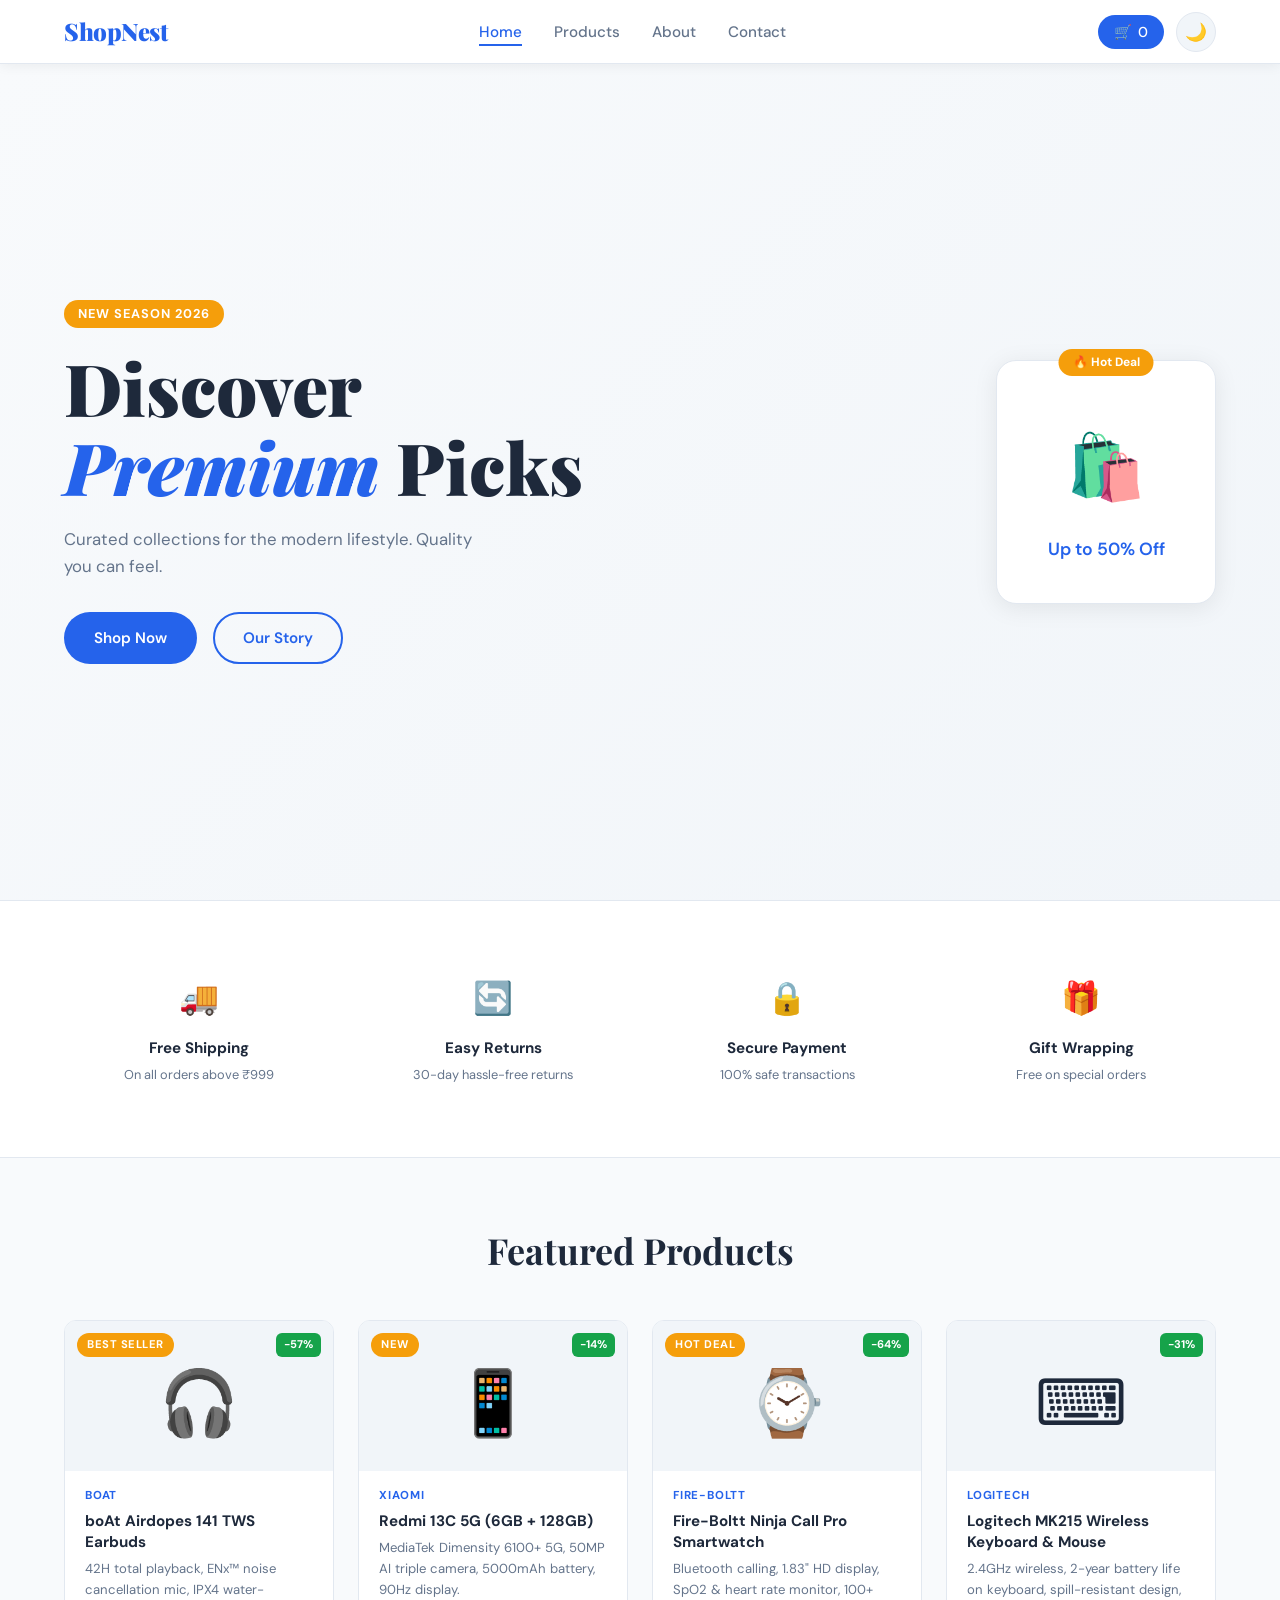
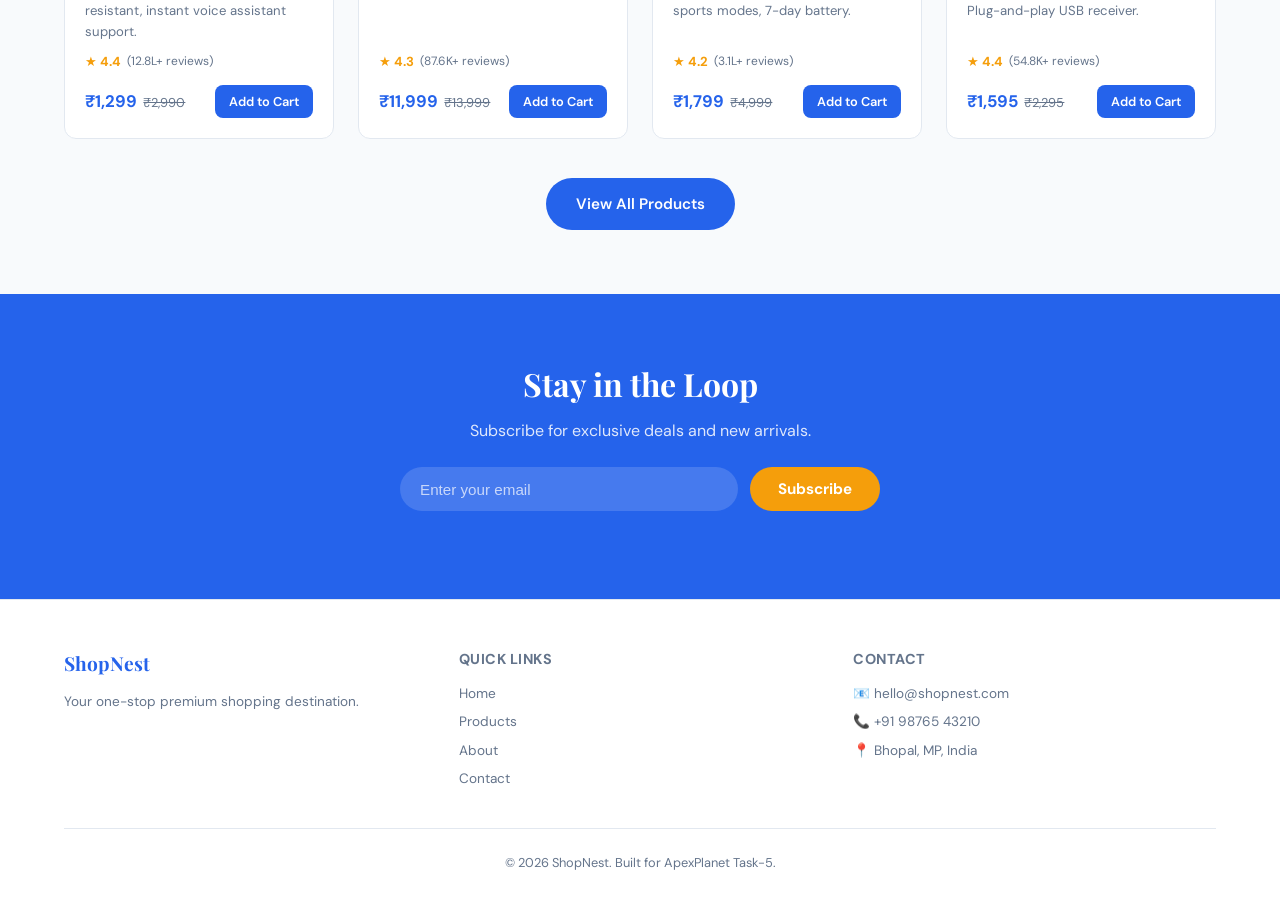
==== index.html @ f0ac16ef "first commit" ====
<!DOCTYPE html>
<html lang="en">
<head>
  <meta charset="UTF-8" />
  <meta name="viewport" content="width=device-width, initial-scale=1.0" />
  <title>ShopNest | Premium E-Commerce</title>
  <link rel="stylesheet" href="css/style.css" />
  <link href="https://fonts.googleapis.com/css2?family=Playfair+Display:wght@400;700;900&family=DM+Sans:wght@300;400;500&display=swap" rel="stylesheet" />
</head>
<body>

  <!-- NAVBAR -->
  <nav class="navbar">
    <div class="nav-logo">ShopNest</div>
    <ul class="nav-links">
      <li><a href="index.html" class="active">Home</a></li>
      <li><a href="products.html">Products</a></li>
      <li><a href="about.html">About</a></li>
      <li><a href="contact.html">Contact</a></li>
    </ul>
    <div class="nav-actions">
      <button class="cart-btn" onclick="window.location.href='cart.html'">🛒 <span id="cart-count">0</span></button>
      <button class="theme-toggle" id="themeToggle">🌙</button>
    </div>
    <button class="hamburger" id="hamburger">☰</button>
  </nav>

  <!-- HERO -->
  <section class="hero">
    <div class="hero-content">
      <p class="hero-tag">New Season 2026</p>
      <h1 class="hero-title">Discover <br><em>Premium</em> Picks</h1>
      <p class="hero-sub">Curated collections for the modern lifestyle. Quality you can feel.</p>
      <div class="hero-btns">
        <a href="products.html" class="btn-primary">Shop Now</a>
        <a href="about.html" class="btn-outline">Our Story</a>
      </div>
    </div>
    <div class="hero-visual">
      <div class="hero-card">
        <div class="hero-badge">🔥 Hot Deal</div>
        <div class="hero-img-placeholder">🛍️</div>
        <p>Up to 50% Off</p>
      </div>
    </div>
  </section>

  <!-- FEATURES -->
  <section class="features">
    <div class="feature-card">
      <span>🚚</span>
      <h3>Free Shipping</h3>
      <p>On all orders above ₹999</p>
    </div>
    <div class="feature-card">
      <span>🔄</span>
      <h3>Easy Returns</h3>
      <p>30-day hassle-free returns</p>
    </div>
    <div class="feature-card">
      <span>🔒</span>
      <h3>Secure Payment</h3>
      <p>100% safe transactions</p>
    </div>
    <div class="feature-card">
      <span>🎁</span>
      <h3>Gift Wrapping</h3>
      <p>Free on special orders</p>
    </div>
  </section>

  <!-- FEATURED PRODUCTS -->
  <section class="section-products">
    <h2 class="section-title">Featured Products</h2>
    <div class="products-grid" id="home-products"></div>
    <div class="center-btn">
      <a href="products.html" class="btn-primary">View All Products</a>
    </div>
  </section>

  <!-- NEWSLETTER -->
  <section class="newsletter">
    <h2>Stay in the Loop</h2>
    <p>Subscribe for exclusive deals and new arrivals.</p>
    <form class="newsletter-form" onsubmit="subscribeNewsletter(event)">
      <input type="email" placeholder="Enter your email" required />
      <button type="submit">Subscribe</button>
    </form>
    <p class="newsletter-msg" id="newsletter-msg"></p>
  </section>

  <!-- FOOTER -->
  <footer class="footer">
    <div class="footer-grid">
      <div>
        <h3>ShopNest</h3>
        <p>Your one-stop premium shopping destination.</p>
      </div>
      <div>
        <h4>Quick Links</h4>
        <ul>
          <li><a href="index.html">Home</a></li>
          <li><a href="products.html">Products</a></li>
          <li><a href="about.html">About</a></li>
          <li><a href="contact.html">Contact</a></li>
        </ul>
      </div>
      <div>
        <h4>Contact</h4>
        <p>📧 hello@shopnest.com</p>
        <p>📞 +91 98765 43210</p>
        <p>📍 Bhopal, MP, India</p>
      </div>
    </div>
    <p class="footer-copy">© 2026 ShopNest. Built for ApexPlanet Task-5.</p>
  </footer>

  <script src="js/products-data.js"></script>
  <script src="js/main.js"></script>
  <script>
    // Load 4 featured products on home page
    const homeGrid = document.getElementById('home-products');
    productsData.slice(0, 4).forEach(p => {
      homeGrid.innerHTML += createProductCard(p);
    });
  </script>
</body>
</html>
---- css/style.css ----
/* =========================================
   ShopNest - Complete Stylesheet
   Task-5: Final Project & Optimization
   ✅ Responsive Design (Mobile First)
   ✅ Cross-Browser Compatible
   ✅ Performance Optimized (CSS Variables, minimal reflows)
   ✅ Dark Mode Support
   ✅ Smooth Animations
   ========================================= */

/* ---- CSS Variables (Light Theme) ---- */
:root {
  --primary: #2563eb;
  --primary-dark: #1d4ed8;
  --accent: #f59e0b;
  --bg: #f8fafc;
  --surface: #ffffff;
  --surface2: #f1f5f9;
  --text: #1e293b;
  --text-muted: #64748b;
  --border: #e2e8f0;
  --shadow: 0 4px 24px rgba(0,0,0,0.08);
  --shadow-hover: 0 8px 32px rgba(37,99,235,0.15);
  --radius: 12px;
  --radius-lg: 20px;
  --nav-h: 64px;
  --transition: 0.3s ease;
  --font-heading: 'Playfair Display', Georgia, serif;
  --font-body: 'DM Sans', system-ui, -apple-system, sans-serif;
}

/* ---- Dark Theme ---- */
body.dark {
  --bg: #0f172a;
  --surface: #1e293b;
  --surface2: #293548;
  --text: #f1f5f9;
  --text-muted: #94a3b8;
  --border: #334155;
  --shadow: 0 4px 24px rgba(0,0,0,0.3);
  --shadow-hover: 0 8px 32px rgba(37,99,235,0.3);
}

/* ---- Reset & Base ---- */
*, *::before, *::after {
  box-sizing: border-box;
  margin: 0;
  padding: 0;
}

html {
  scroll-behavior: smooth;
  -webkit-text-size-adjust: 100%;
}

body {
  font-family: var(--font-body);
  background-color: var(--bg);
  color: var(--text);
  line-height: 1.6;
  transition: background-color var(--transition), color var(--transition);
  overflow-x: hidden;
}

img {
  max-width: 100%;
  height: auto;
  display: block;
  content-visibility: auto;
}

a { text-decoration: none; color: inherit; }
ul { list-style: none; }
button { cursor: pointer; font-family: var(--font-body); border: none; outline: none; }

/* =========================================
   NAVBAR
   ========================================= */
.navbar {
  position: sticky;
  top: 0;
  z-index: 1000;
  height: var(--nav-h);
  background: var(--surface);
  border-bottom: 1px solid var(--border);
  display: flex;
  align-items: center;
  justify-content: space-between;
  padding: 0 5%;
  box-shadow: 0 2px 12px rgba(0,0,0,0.06);
  will-change: transform;
}

.nav-logo {
  font-family: var(--font-heading);
  font-size: 1.5rem;
  font-weight: 900;
  color: var(--primary);
  letter-spacing: -0.5px;
}

.nav-links {
  display: flex;
  gap: 2rem;
  align-items: center;
}

.nav-links a {
  font-weight: 500;
  font-size: 0.95rem;
  color: var(--text-muted);
  position: relative;
  padding-bottom: 4px;
  transition: color var(--transition);
}

.nav-links a::after {
  content: '';
  position: absolute;
  bottom: 0; left: 0;
  width: 0; height: 2px;
  background: var(--primary);
  transition: width var(--transition);
}

.nav-links a:hover,
.nav-links a.active { color: var(--primary); }
.nav-links a:hover::after,
.nav-links a.active::after { width: 100%; }

.nav-actions {
  display: flex;
  align-items: center;
  gap: 0.75rem;
}

.cart-btn {
  background: var(--primary);
  color: #fff;
  padding: 8px 16px;
  border-radius: 50px;
  font-size: 0.9rem;
  font-weight: 500;
  display: flex;
  align-items: center;
  gap: 6px;
  transition: background var(--transition), transform var(--transition);
}

.cart-btn:hover { background: var(--primary-dark); transform: translateY(-1px); }

.theme-toggle {
  background: var(--surface2);
  border: 1px solid var(--border);
  border-radius: 50%;
  width: 40px; height: 40px;
  font-size: 1.1rem;
  display: flex; align-items: center; justify-content: center;
  transition: background var(--transition), transform var(--transition);
}

.theme-toggle:hover { transform: rotate(20deg); }

.hamburger {
  display: none;
  background: transparent;
  font-size: 1.5rem;
  color: var(--text);
}

@media (max-width: 768px) {
  .hamburger { display: block; }

  .nav-links {
    position: absolute;
    top: var(--nav-h);
    left: 0; right: 0;
    background: var(--surface);
    flex-direction: column;
    align-items: flex-start;
    padding: 1rem 5%;
    gap: 1rem;
    border-bottom: 1px solid var(--border);
    box-shadow: var(--shadow);
    max-height: 0;
    overflow: hidden;
    transition: max-height 0.35s ease, padding 0.35s ease;
  }

  .nav-links.open {
    max-height: 300px;
    padding: 1.25rem 5%;
  }
}

/* =========================================
   BUTTONS
   ========================================= */
.btn-primary {
  display: inline-block;
  background: var(--primary);
  color: #fff;
  padding: 12px 28px;
  border-radius: 50px;
  font-weight: 600;
  font-size: 0.95rem;
  border: 2px solid transparent;
  transition: background var(--transition), transform var(--transition), box-shadow var(--transition);
}

.btn-primary:hover {
  background: var(--primary-dark);
  transform: translateY(-2px);
  box-shadow: var(--shadow-hover);
}

.btn-outline {
  display: inline-block;
  background: transparent;
  color: var(--primary);
  padding: 12px 28px;
  border-radius: 50px;
  font-weight: 600;
  font-size: 0.95rem;
  border: 2px solid var(--primary);
  transition: background var(--transition), color var(--transition), transform var(--transition);
}

.btn-outline:hover {
  background: var(--primary);
  color: #fff;
  transform: translateY(-2px);
}

.full-width { width: 100%; text-align: center; }

/* =========================================
   HERO SECTION
   ========================================= */
.hero {
  min-height: calc(100vh - var(--nav-h));
  display: flex;
  align-items: center;
  justify-content: space-between;
  padding: 4rem 5%;
  gap: 3rem;
  background: linear-gradient(135deg, var(--bg) 0%, var(--surface2) 100%);
  overflow: hidden;
}

.hero-content { flex: 1; max-width: 560px; }

.hero-tag {
  display: inline-block;
  background: var(--accent);
  color: #fff;
  font-size: 0.8rem;
  font-weight: 700;
  text-transform: uppercase;
  letter-spacing: 1px;
  padding: 4px 14px;
  border-radius: 50px;
  margin-bottom: 1.25rem;
}

.hero-title {
  font-family: var(--font-heading);
  font-size: clamp(2.5rem, 6vw, 4.5rem);
  font-weight: 900;
  line-height: 1.1;
  color: var(--text);
  margin-bottom: 1.25rem;
}

.hero-title em { font-style: italic; color: var(--primary); }

.hero-sub {
  font-size: 1.05rem;
  color: var(--text-muted);
  margin-bottom: 2rem;
  max-width: 420px;
}

.hero-btns { display: flex; gap: 1rem; flex-wrap: wrap; }

.hero-visual {
  flex: 0 0 auto;
  display: flex;
  align-items: center;
  justify-content: center;
}

.hero-card {
  background: var(--surface);
  border-radius: var(--radius-lg);
  padding: 2.5rem 2rem;
  text-align: center;
  box-shadow: var(--shadow);
  min-width: 220px;
  position: relative;
  border: 1px solid var(--border);
  animation: float 3s ease-in-out infinite;
}

@keyframes float {
  0%, 100% { transform: translateY(0); }
  50% { transform: translateY(-12px); }
}

.hero-badge {
  position: absolute;
  top: -12px; left: 50%; transform: translateX(-50%);
  background: var(--accent);
  color: #fff;
  font-size: 0.75rem;
  font-weight: 700;
  padding: 4px 14px;
  border-radius: 50px;
  white-space: nowrap;
}

.hero-img-placeholder { font-size: 4rem; margin: 1rem 0; }
.hero-card p { font-weight: 600; font-size: 1.1rem; color: var(--primary); }

@media (max-width: 768px) {
  .hero { flex-direction: column; text-align: center; padding: 3rem 5% 2rem; min-height: auto; }
  .hero-sub { margin: 0 auto 2rem; }
  .hero-btns { justify-content: center; }
  .hero-visual { width: 100%; }
}

/* =========================================
   FEATURES STRIP
   ========================================= */
.features {
  display: grid;
  grid-template-columns: repeat(auto-fit, minmax(180px, 1fr));
  gap: 1.5rem;
  padding: 3rem 5%;
  background: var(--surface);
  border-top: 1px solid var(--border);
  border-bottom: 1px solid var(--border);
}

.feature-card { text-align: center; padding: 1.5rem 1rem; }
.feature-card span { font-size: 2rem; display: block; margin-bottom: 0.75rem; }
.feature-card h3 { font-size: 0.95rem; font-weight: 700; color: var(--text); margin-bottom: 0.25rem; }
.feature-card p { font-size: 0.8rem; color: var(--text-muted); }

/* =========================================
   PRODUCTS GRID & SECTION
   ========================================= */
.section-products { padding: 4rem 5%; }

.section-title {
  font-family: var(--font-heading);
  font-size: clamp(1.5rem, 4vw, 2.25rem);
  font-weight: 700;
  color: var(--text);
  text-align: center;
  margin-bottom: 2.5rem;
}

.products-grid {
  display: grid;
  grid-template-columns: repeat(auto-fill, minmax(240px, 1fr));
  gap: 1.5rem;
}

.wide-grid { padding: 2rem 5% 4rem; }
.center-btn { text-align: center; margin-top: 2.5rem; }

/* =========================================
   PRODUCT CARD
   ========================================= */
.product-card {
  background: var(--surface);
  border: 1px solid var(--border);
  border-radius: var(--radius);
  overflow: hidden;
  position: relative;
  display: flex;
  flex-direction: column;
  transition: transform var(--transition), box-shadow var(--transition);
  will-change: transform;
}

.product-card:hover {
  transform: translateY(-6px);
  box-shadow: var(--shadow-hover);
}

/* Badge (top-left: Best Seller, Hot Deal etc) */
.product-badge {
  position: absolute;
  top: 12px; left: 12px;
  background: var(--accent);
  color: #fff;
  font-size: 0.7rem;
  font-weight: 700;
  text-transform: uppercase;
  padding: 3px 10px;
  border-radius: 50px;
  letter-spacing: 0.5px;
  z-index: 2;
}

/* Discount % (top-right) */
.product-discount {
  position: absolute;
  top: 12px; right: 12px;
  background: #16a34a;
  color: #fff;
  font-size: 0.7rem;
  font-weight: 700;
  padding: 3px 8px;
  border-radius: 6px;
  z-index: 2;
}

.product-emoji {
  text-align: center;
  font-size: 4rem;
  padding: 2rem 1rem 1rem;
  background: var(--surface2);
}

.product-info {
  padding: 1rem 1.25rem 1.25rem;
  flex: 1;
  display: flex;
  flex-direction: column;
  gap: 0.3rem;
}

/* Brand label */
.product-brand {
  display: block;
  font-size: 0.72rem;
  font-weight: 700;
  text-transform: uppercase;
  letter-spacing: 0.8px;
  color: var(--primary);
}

.product-name {
  font-weight: 700;
  font-size: 0.95rem;
  color: var(--text);
  line-height: 1.4;
}

.product-desc {
  font-size: 0.82rem;
  color: var(--text-muted);
  flex: 1;
  margin-bottom: 4px;
}

/* Star rating + review count */
.product-rating-row {
  display: flex;
  align-items: center;
  gap: 0.4rem;
}

.product-rating {
  font-size: 0.82rem;
  color: var(--accent);
  font-weight: 700;
}

.product-reviews {
  font-size: 0.75rem;
  color: var(--text-muted);
}

.product-footer {
  display: flex;
  align-items: center;
  justify-content: space-between;
  gap: 0.5rem;
  flex-wrap: wrap;
  margin-top: 0.5rem;
}

/* Price block: ₹1,299  ~~₹2,990~~ */
.product-price-block {
  display: flex;
  align-items: baseline;
  gap: 0.4rem;
  flex-wrap: wrap;
}

.product-price {
  font-weight: 700;
  font-size: 1.05rem;
  color: var(--primary);
}

.product-original-price {
  font-size: 0.8rem;
  color: var(--text-muted);
  text-decoration: line-through;
}

.add-to-cart {
  background: var(--primary);
  color: #fff;
  padding: 8px 14px;
  border-radius: 8px;
  font-size: 0.8rem;
  font-weight: 600;
  transition: background var(--transition), transform var(--transition);
  white-space: nowrap;
}

.add-to-cart:hover { background: var(--primary-dark); transform: scale(1.04); }

.no-results {
  text-align: center;
  color: var(--text-muted);
  padding: 3rem;
  width: 100%;
  grid-column: 1 / -1;
}

/* =========================================
   PRODUCTS CONTROLS
   ========================================= */
.products-controls {
  padding: 1.5rem 5%;
  display: flex;
  gap: 1rem;
  flex-wrap: wrap;
  align-items: center;
  background: var(--surface);
  border-bottom: 1px solid var(--border);
}

.search-bar { flex: 1 1 260px; }

.search-bar input {
  width: 100%;
  padding: 10px 16px;
  border: 1px solid var(--border);
  border-radius: 50px;
  font-size: 0.9rem;
  background: var(--bg);
  color: var(--text);
  transition: border-color var(--transition), box-shadow var(--transition);
  outline: none;
}

.search-bar input:focus {
  border-color: var(--primary);
  box-shadow: 0 0 0 3px rgba(37,99,235,0.12);
}

.filter-bar { display: flex; gap: 0.75rem; flex-wrap: wrap; }

.filter-bar select {
  padding: 9px 32px 9px 14px;
  border: 1px solid var(--border);
  border-radius: 50px;
  font-size: 0.85rem;
  background: var(--bg);
  color: var(--text);
  cursor: pointer;
  outline: none;
  transition: border-color var(--transition);
  -webkit-appearance: none;
  -moz-appearance: none;
  appearance: none;
  background-image: url("data:image/svg+xml,%3Csvg xmlns='http://www.w3.org/2000/svg' width='12' height='8' viewBox='0 0 12 8'%3E%3Cpath fill='%2364748b' d='M6 8L0 0h12z'/%3E%3C/svg%3E");
  background-repeat: no-repeat;
  background-position: right 12px center;
}

.filter-bar select:focus { border-color: var(--primary); }

/* =========================================
   PAGE HEADER
   ========================================= */
.page-header {
  padding: 4rem 5% 3rem;
  text-align: center;
  background: linear-gradient(135deg, var(--surface) 0%, var(--surface2) 100%);
  border-bottom: 1px solid var(--border);
}

.page-header h1 {
  font-family: var(--font-heading);
  font-size: clamp(2rem, 5vw, 3.5rem);
  font-weight: 900;
  color: var(--text);
  margin-bottom: 0.5rem;
}

.page-header p { color: var(--text-muted); font-size: 1.05rem; }

/* =========================================
   NEWSLETTER
   ========================================= */
.newsletter {
  background: var(--primary);
  color: #fff;
  padding: 4rem 5%;
  text-align: center;
}

.newsletter h2 { font-family: var(--font-heading); font-size: clamp(1.5rem, 4vw, 2rem); margin-bottom: 0.5rem; }
.newsletter p { opacity: 0.85; margin-bottom: 1.5rem; }

.newsletter-form {
  display: flex;
  gap: 0.75rem;
  max-width: 480px;
  margin: 0 auto;
  flex-wrap: wrap;
  justify-content: center;
}

.newsletter-form input {
  flex: 1 1 220px;
  padding: 12px 20px;
  border-radius: 50px;
  border: none;
  font-size: 0.95rem;
  outline: none;
  background: rgba(255,255,255,0.15);
  color: #fff;
}

.newsletter-form input::placeholder { color: rgba(255,255,255,0.7); }
.newsletter-form input:focus { background: rgba(255,255,255,0.25); }

.newsletter-form button {
  background: var(--accent);
  color: #fff;
  padding: 12px 28px;
  border-radius: 50px;
  font-weight: 700;
  font-size: 0.95rem;
  transition: background var(--transition), transform var(--transition);
}

.newsletter-form button:hover { background: #d97706; transform: scale(1.03); }
.newsletter-msg { margin-top: 1rem; font-size: 0.9rem; opacity: 0.9; }

/* =========================================
   FOOTER
   ========================================= */
.footer {
  background: var(--surface);
  border-top: 1px solid var(--border);
  padding: 3rem 5% 1.5rem;
}

.footer-grid {
  display: grid;
  grid-template-columns: repeat(auto-fit, minmax(180px, 1fr));
  gap: 2rem;
  margin-bottom: 2rem;
}

.footer-grid h3 { font-family: var(--font-heading); font-size: 1.2rem; color: var(--primary); margin-bottom: 0.75rem; }
.footer-grid h4 { font-weight: 700; font-size: 0.9rem; text-transform: uppercase; letter-spacing: 0.5px; color: var(--text-muted); margin-bottom: 0.75rem; }
.footer-grid p, .footer-grid ul li { font-size: 0.85rem; color: var(--text-muted); margin-bottom: 0.4rem; }
.footer-grid ul li a:hover { color: var(--primary); }

.footer-copy {
  text-align: center;
  font-size: 0.8rem;
  color: var(--text-muted);
  border-top: 1px solid var(--border);
  padding-top: 1.5rem;
}

/* =========================================
   ABOUT PAGE
   ========================================= */
.about-section { padding: 4rem 5%; }

.about-grid {
  display: grid;
  grid-template-columns: 1fr 1fr;
  gap: 4rem;
  align-items: center;
}

@media (max-width: 768px) {
  .about-grid { grid-template-columns: 1fr; gap: 2rem; }
}

.about-text h2 { font-family: var(--font-heading); font-size: 2rem; font-weight: 700; color: var(--text); margin-bottom: 1rem; }
.about-text p { color: var(--text-muted); margin-bottom: 1rem; font-size: 0.95rem; line-height: 1.7; }

.about-stats {
  display: grid;
  grid-template-columns: repeat(2, 1fr);
  gap: 1rem;
  margin-top: 2rem;
}

.stat {
  background: var(--surface2);
  border: 1px solid var(--border);
  border-radius: var(--radius);
  padding: 1.25rem;
  text-align: center;
}

.stat h3 { font-family: var(--font-heading); font-size: 1.75rem; font-weight: 900; color: var(--primary); }
.stat p { font-size: 0.8rem; color: var(--text-muted); margin: 0; }

.about-visual { display: flex; align-items: center; justify-content: center; }

.about-card-stack { position: relative; width: 260px; height: 200px; }

.stack-card {
  position: absolute;
  background: var(--surface);
  border: 1px solid var(--border);
  border-radius: var(--radius);
  padding: 1rem 1.5rem;
  font-weight: 600;
  font-size: 0.9rem;
  box-shadow: var(--shadow);
  transition: transform var(--transition);
}

.stack-card:hover { transform: scale(1.04); }
.c1 { top: 0; left: 0; background: var(--primary); color: #fff; z-index: 3; }
.c2 { top: 50px; left: 30px; background: var(--accent); color: #fff; z-index: 2; }
.c3 { top: 100px; left: 60px; z-index: 1; }

.team-section { padding: 3rem 5% 4rem; background: var(--surface2); border-top: 1px solid var(--border); }

.team-grid {
  display: grid;
  grid-template-columns: repeat(auto-fit, minmax(180px, 1fr));
  gap: 1.5rem;
  max-width: 700px;
  margin: 0 auto;
}

.team-card {
  background: var(--surface);
  border: 1px solid var(--border);
  border-radius: var(--radius);
  padding: 2rem 1rem;
  text-align: center;
  transition: transform var(--transition), box-shadow var(--transition);
}

.team-card:hover { transform: translateY(-4px); box-shadow: var(--shadow-hover); }

.team-avatar {
  font-size: 2.5rem;
  width: 64px; height: 64px;
  background: var(--surface2);
  border-radius: 50%;
  display: flex; align-items: center; justify-content: center;
  margin: 0 auto 1rem;
}

.team-card h3 { font-weight: 700; color: var(--text); margin-bottom: 0.25rem; }
.team-card p { font-size: 0.85rem; color: var(--text-muted); }

/* =========================================
   CART PAGE
   ========================================= */
.cart-section { padding: 3rem 5%; }

.cart-grid {
  display: grid;
  grid-template-columns: 1fr 340px;
  gap: 2rem;
  align-items: start;
}

@media (max-width: 900px) { .cart-grid { grid-template-columns: 1fr; } }

.cart-item {
  display: flex;
  align-items: center;
  gap: 1rem;
  background: var(--surface);
  border: 1px solid var(--border);
  border-radius: var(--radius);
  padding: 1.25rem;
  margin-bottom: 1rem;
  transition: box-shadow var(--transition);
  flex-wrap: wrap;
}

.cart-item:hover { box-shadow: var(--shadow); }
.cart-item-emoji { font-size: 2.5rem; min-width: 48px; text-align: center; }
.cart-item-info { flex: 1; min-width: 140px; }
.cart-item-info h4 { font-weight: 700; font-size: 0.95rem; color: var(--text); margin-bottom: 0.25rem; }
.cart-item-info p { color: var(--text-muted); font-size: 0.85rem; }

.cart-item-qty { display: flex; align-items: center; gap: 0.5rem; }

.cart-item-qty button {
  width: 30px; height: 30px;
  background: var(--surface2);
  border: 1px solid var(--border);
  border-radius: 6px;
  font-size: 1.1rem;
  font-weight: 700;
  color: var(--text);
  transition: background var(--transition);
}

.cart-item-qty button:hover { background: var(--primary); color: #fff; }
.cart-item-qty span { font-weight: 700; min-width: 24px; text-align: center; }
.cart-item-total { font-weight: 700; font-size: 0.95rem; color: var(--primary); min-width: 80px; text-align: right; }

.remove-btn {
  background: transparent;
  color: #ef4444;
  font-size: 1rem;
  padding: 4px 8px;
  border-radius: 6px;
  transition: background var(--transition);
}

.remove-btn:hover { background: #fee2e2; }

.empty-cart { text-align: center; padding: 4rem 2rem; background: var(--surface); border: 1px solid var(--border); border-radius: var(--radius); }
.empty-cart p { font-size: 1.1rem; color: var(--text-muted); margin-bottom: 1.5rem; }

.cart-summary {
  background: var(--surface);
  border: 1px solid var(--border);
  border-radius: var(--radius);
  padding: 1.5rem;
  position: sticky;
  top: calc(var(--nav-h) + 1rem);
}

.cart-summary h3 { font-family: var(--font-heading); font-size: 1.2rem; font-weight: 700; margin-bottom: 1.25rem; padding-bottom: 0.75rem; border-bottom: 1px solid var(--border); }

.summary-row { display: flex; justify-content: space-between; font-size: 0.9rem; color: var(--text-muted); margin-bottom: 0.75rem; }

.summary-row.total { font-weight: 700; font-size: 1.05rem; color: var(--text); border-top: 1px solid var(--border); padding-top: 0.75rem; margin-top: 0.25rem; }

/* =========================================
   CONTACT PAGE
   ========================================= */
.contact-section { padding: 3rem 5% 5rem; }

.contact-grid {
  display: grid;
  grid-template-columns: 1fr 2fr;
  gap: 3rem;
  max-width: 900px;
  margin: 0 auto;
}

@media (max-width: 768px) { .contact-grid { grid-template-columns: 1fr; gap: 2rem; } }

.contact-info h2 { font-family: var(--font-heading); font-size: 1.5rem; font-weight: 700; margin-bottom: 1.5rem; }
.info-item { display: flex; align-items: flex-start; gap: 0.75rem; margin-bottom: 1.25rem; }
.info-item span { font-size: 1.2rem; margin-top: 2px; }
.info-item p { color: var(--text-muted); font-size: 0.9rem; }

.contact-form-wrap h2 { font-family: var(--font-heading); font-size: 1.5rem; font-weight: 700; margin-bottom: 1.5rem; }
.contact-form { display: flex; flex-direction: column; gap: 1.25rem; }
.form-group { display: flex; flex-direction: column; gap: 0.4rem; }
.form-group label { font-size: 0.85rem; font-weight: 600; color: var(--text); }

.form-group input,
.form-group textarea {
  padding: 11px 16px;
  border: 1px solid var(--border);
  border-radius: var(--radius);
  font-size: 0.9rem;
  font-family: var(--font-body);
  background: var(--bg);
  color: var(--text);
  outline: none;
  transition: border-color var(--transition), box-shadow var(--transition);
  resize: vertical;
}

.form-group input:focus,
.form-group textarea:focus {
  border-color: var(--primary);
  box-shadow: 0 0 0 3px rgba(37,99,235,0.1);
}

.form-success { color: #16a34a; font-size: 0.9rem; font-weight: 600; margin-top: 0.5rem; }

/* =========================================
   TOAST
   ========================================= */
#toast {
  position: fixed;
  bottom: 2rem;
  left: 50%;
  transform: translateX(-50%) translateY(20px);
  background: var(--text);
  color: var(--bg);
  padding: 12px 28px;
  border-radius: 50px;
  font-size: 0.9rem;
  font-weight: 500;
  box-shadow: 0 8px 32px rgba(0,0,0,0.2);
  opacity: 0;
  pointer-events: none;
  transition: opacity 0.3s ease, transform 0.3s ease;
  z-index: 9999;
  white-space: nowrap;
}

#toast.show { opacity: 1; transform: translateX(-50%) translateY(0); }

/* =========================================
   SCROLL FADE-IN
   ========================================= */
.fade-in {
  opacity: 0;
  transform: translateY(24px);
  transition: opacity 0.5s ease, transform 0.5s ease;
}

.fade-in.visible { opacity: 1; transform: translateY(0); }

/* =========================================
   PERFORMANCE: Reduce Motion
   ========================================= */
@media (prefers-reduced-motion: reduce) {
  *, *::before, *::after {
    animation-duration: 0.01ms !important;
    transition-duration: 0.01ms !important;
  }
}

/* =========================================
   CROSS-BROWSER COMPATIBILITY
   ========================================= */
* { scrollbar-width: thin; scrollbar-color: var(--primary) var(--surface2); }
::-webkit-scrollbar { width: 6px; }
::-webkit-scrollbar-track { background: var(--surface2); }
::-webkit-scrollbar-thumb { background: var(--primary); border-radius: 3px; }

@supports not (gap: 1rem) {
  .hero-btns > * + * { margin-left: 1rem; }
  .nav-links > * + * { margin-left: 2rem; }
}

input[type="email"],
input[type="text"],
input[type="search"] {
  -webkit-appearance: none;
  -moz-appearance: none;
  appearance: none;
}

/* =========================================
   UTILITY
   ========================================= */
.text-center { text-align: center; }
.mt-1 { margin-top: 1rem; }
.mt-2 { margin-top: 2rem; }

/* =========================================
   PRINT
   ========================================= */
@media print {
  .navbar, .newsletter, footer, .cart-btn, .theme-toggle, .hamburger { display: none; }
  body { background: #fff; color: #000; }
}
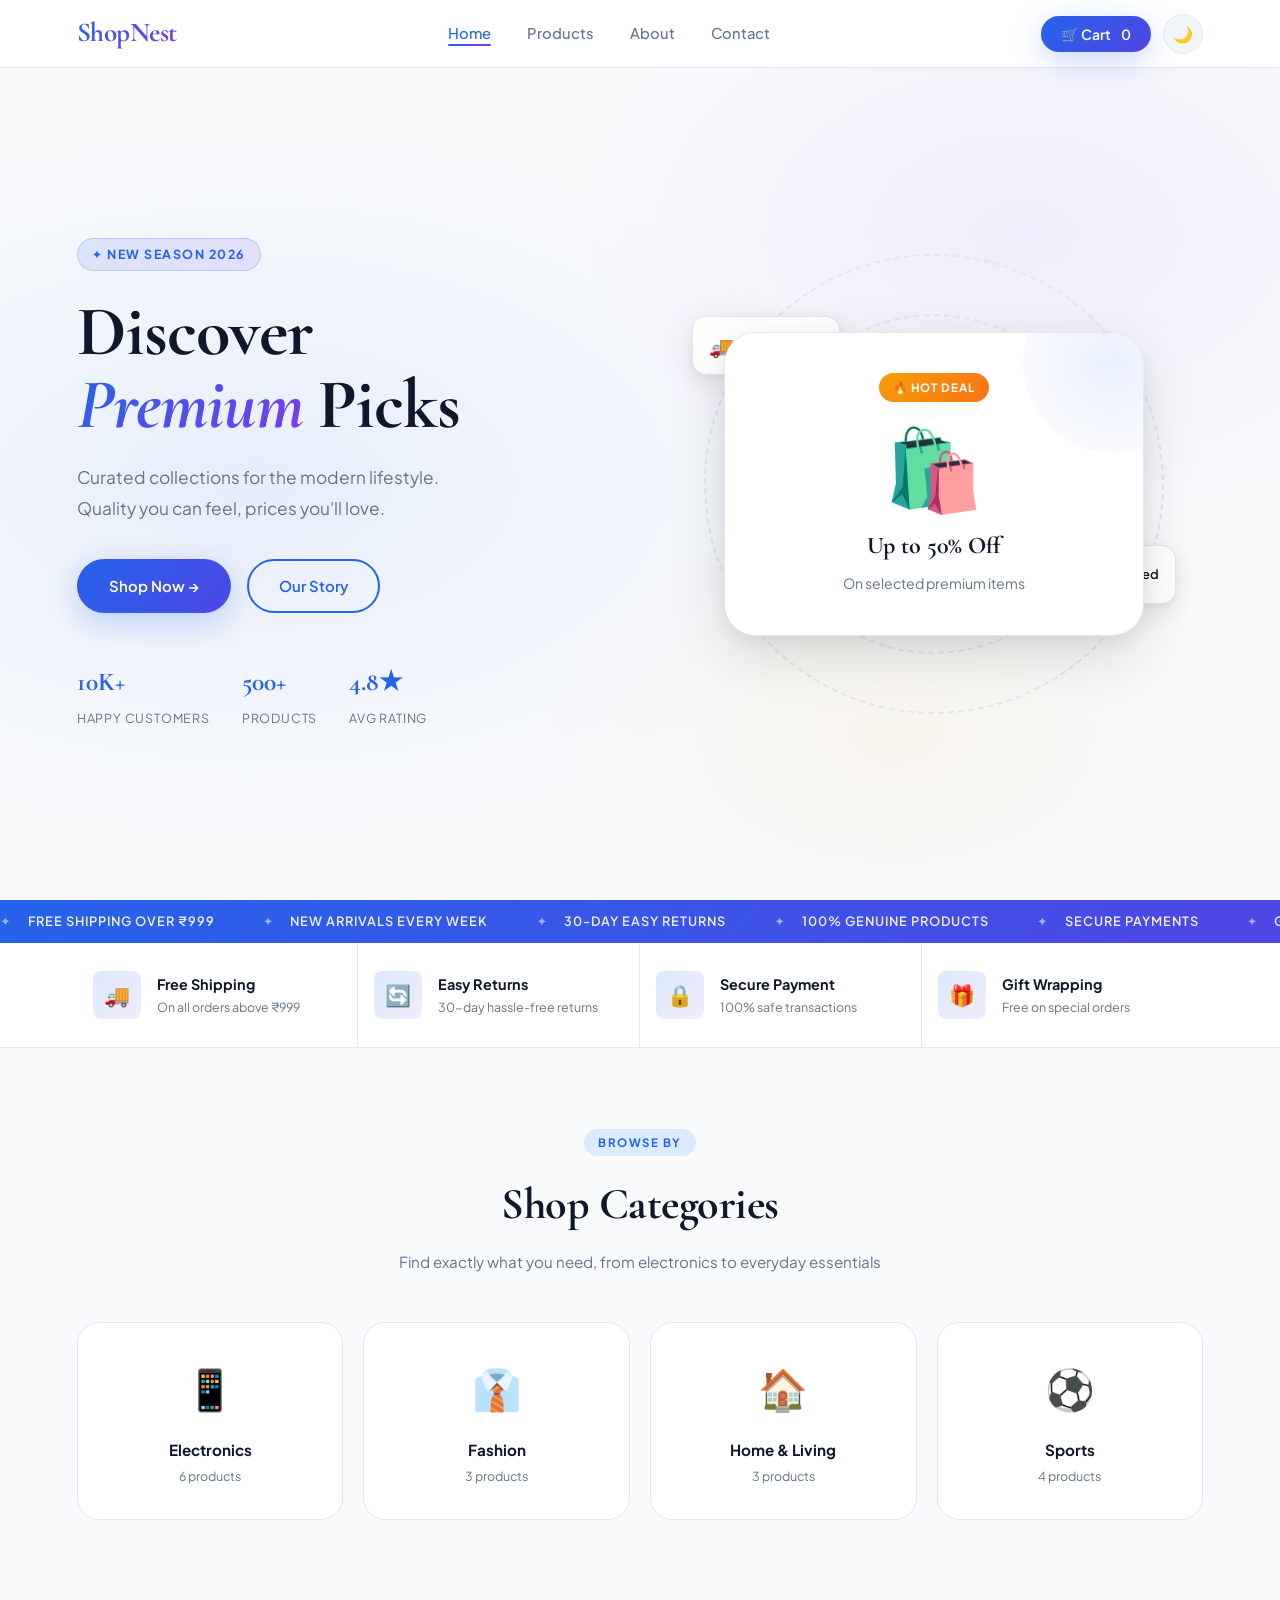
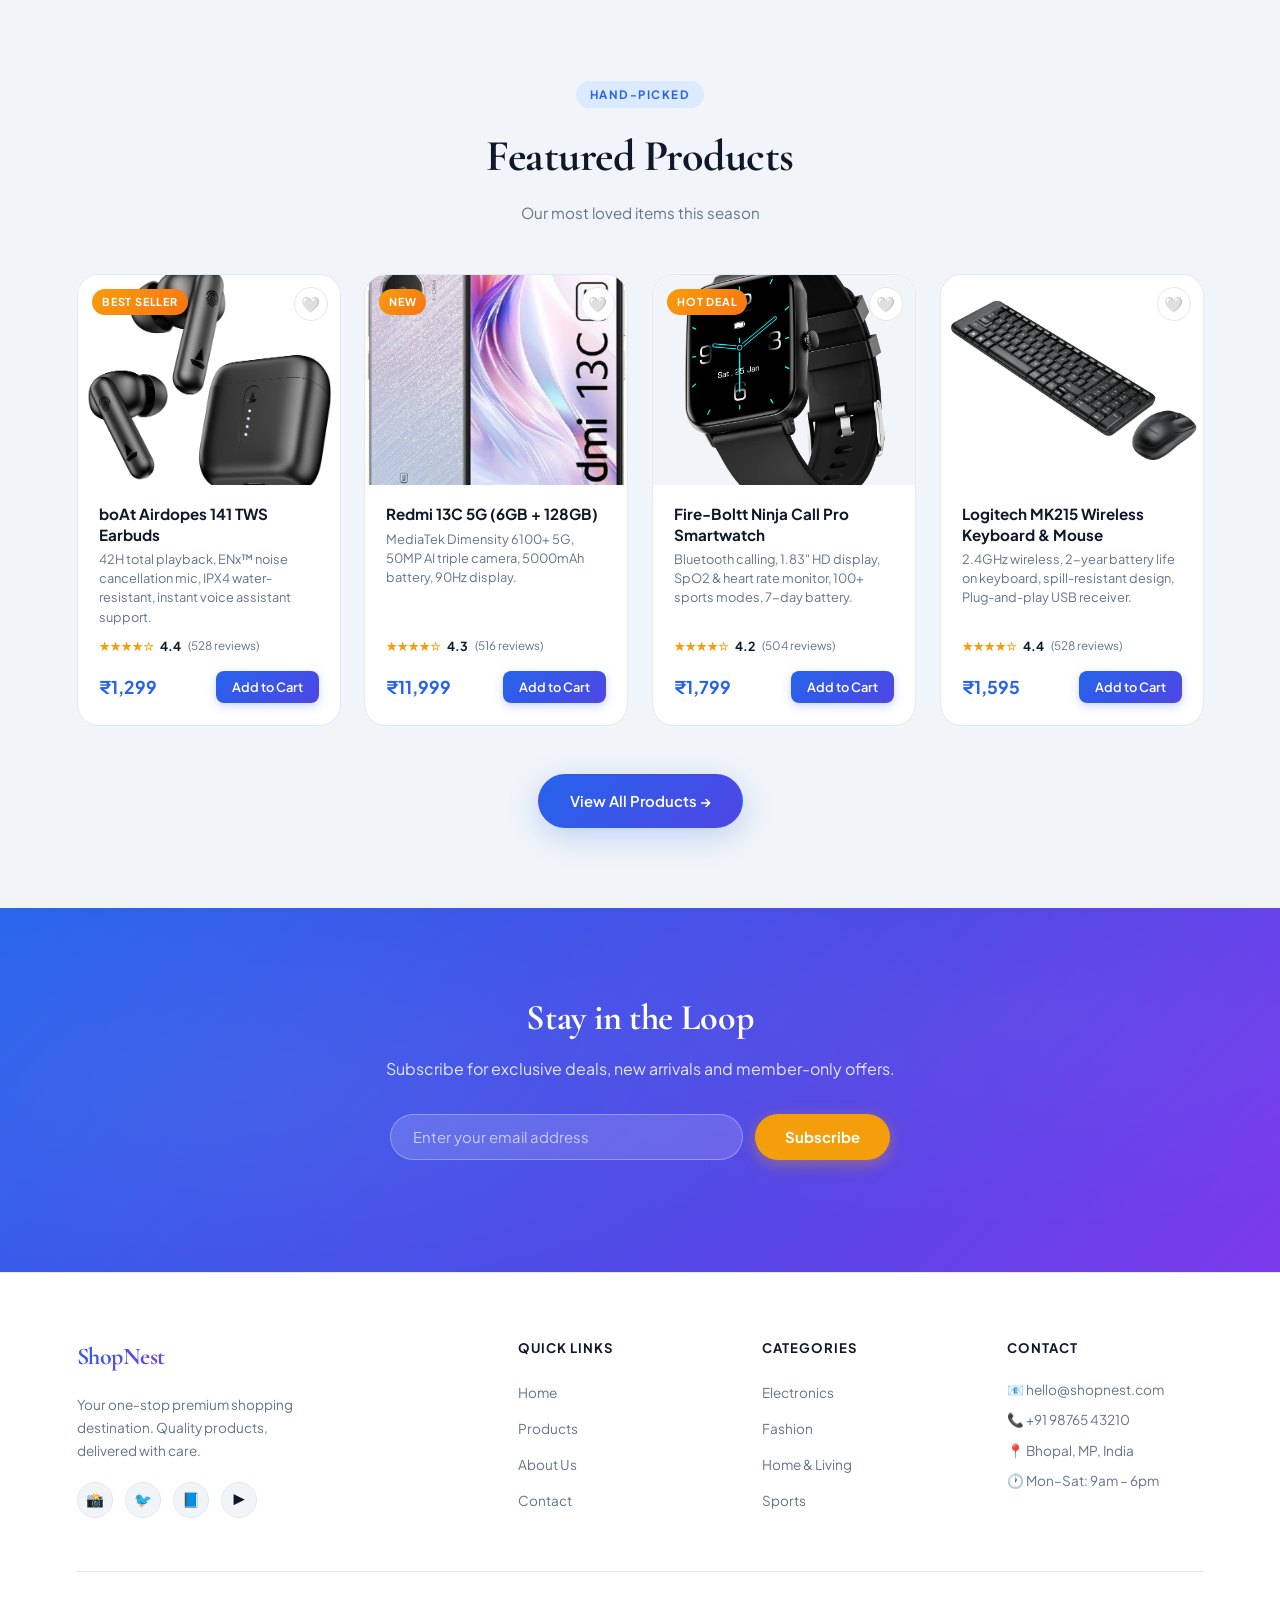
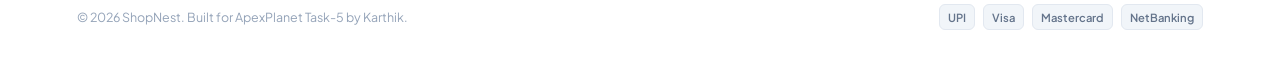
==== commit abf9b7e0: "feat: Task-5 Final Project - ShopNest E-Commerce App - Built complete multi-page e-commerce site (in" ====
--- a/index.html
+++ b/index.html
@@ -4,86 +4,186 @@
   <meta charset="UTF-8" />
   <meta name="viewport" content="width=device-width, initial-scale=1.0" />
   <title>ShopNest | Premium E-Commerce</title>
+  <meta name="description" content="ShopNest – Curated premium products for the modern lifestyle." />
   <link rel="stylesheet" href="css/style.css" />
-  <link href="https://fonts.googleapis.com/css2?family=Playfair+Display:wght@400;700;900&family=DM+Sans:wght@300;400;500&display=swap" rel="stylesheet" />
 </head>
 <body>
 
   <!-- NAVBAR -->
-  <nav class="navbar">
+  <nav class="navbar" id="navbar">
     <div class="nav-logo">ShopNest</div>
-    <ul class="nav-links">
+    <ul class="nav-links" id="navLinks">
       <li><a href="index.html" class="active">Home</a></li>
       <li><a href="products.html">Products</a></li>
       <li><a href="about.html">About</a></li>
       <li><a href="contact.html">Contact</a></li>
     </ul>
     <div class="nav-actions">
-      <button class="cart-btn" onclick="window.location.href='cart.html'">🛒 <span id="cart-count">0</span></button>
-      <button class="theme-toggle" id="themeToggle">🌙</button>
-    </div>
-    <button class="hamburger" id="hamburger">☰</button>
+      <button class="cart-btn" onclick="window.location.href='cart.html'">🛒 Cart &nbsp;<span id="cart-count">0</span></button>
+      <button class="theme-toggle" id="themeToggle" aria-label="Toggle dark mode">🌙</button>
+    </div>
+    <button class="hamburger" id="hamburger" aria-label="Open menu">☰</button>
   </nav>
 
   <!-- HERO -->
   <section class="hero">
     <div class="hero-content">
-      <p class="hero-tag">New Season 2026</p>
-      <h1 class="hero-title">Discover <br><em>Premium</em> Picks</h1>
-      <p class="hero-sub">Curated collections for the modern lifestyle. Quality you can feel.</p>
+      <p class="hero-tag">✦ New Season 2026</p>
+      <h1 class="hero-title">
+        Discover<br>
+        <em>Premium</em> Picks
+      </h1>
+      <p class="hero-sub">
+        Curated collections for the modern lifestyle.<br>
+        Quality you can feel, prices you'll love.
+      </p>
       <div class="hero-btns">
-        <a href="products.html" class="btn-primary">Shop Now</a>
+        <a href="products.html" class="btn-primary">Shop Now →</a>
         <a href="about.html" class="btn-outline">Our Story</a>
       </div>
-    </div>
+      <div class="hero-stats">
+        <div class="hero-stat">
+          <strong>10K+</strong>
+          <span>Happy Customers</span>
+        </div>
+        <div class="hero-stat">
+          <strong>500+</strong>
+          <span>Products</span>
+        </div>
+        <div class="hero-stat">
+          <strong>4.8★</strong>
+          <span>Avg Rating</span>
+        </div>
+      </div>
+    </div>
+
     <div class="hero-visual">
-      <div class="hero-card">
-        <div class="hero-badge">🔥 Hot Deal</div>
-        <div class="hero-img-placeholder">🛍️</div>
-        <p>Up to 50% Off</p>
-      </div>
-    </div>
-  </section>
-
-  <!-- FEATURES -->
+      <div class="hero-visual-inner">
+        <!-- Decorative rings -->
+        <div class="hero-ring r1"></div>
+        <div class="hero-ring r2"></div>
+
+        <!-- Floating mini cards -->
+        <div class="hero-float-card top-left">
+          <span class="fc-icon">🚚</span>
+          <span>Free Delivery</span>
+        </div>
+        <div class="hero-float-card bot-right">
+          <span class="fc-icon">⭐</span>
+          <span>Top Rated</span>
+        </div>
+
+        <!-- Main hero card -->
+        <div class="hero-main-card">
+          <div class="hero-badge">🔥 Hot Deal</div>
+          <div class="hero-emoji-big">🛍️</div>
+          <h3>Up to 50% Off</h3>
+          <p>On selected premium items</p>
+        </div>
+      </div>
+    </div>
+  </section>
+
+  <!-- MARQUEE -->
+  <div class="marquee-strip" aria-hidden="true">
+    <div class="marquee-track">
+      <span>Free Shipping Over ₹999</span>
+      <span>New Arrivals Every Week</span>
+      <span>30-Day Easy Returns</span>
+      <span>100% Genuine Products</span>
+      <span>Secure Payments</span>
+      <span>Gift Wrapping Available</span>
+      <span>Free Shipping Over ₹999</span>
+      <span>New Arrivals Every Week</span>
+      <span>30-Day Easy Returns</span>
+      <span>100% Genuine Products</span>
+      <span>Secure Payments</span>
+      <span>Gift Wrapping Available</span>
+    </div>
+  </div>
+
+  <!-- FEATURES STRIP -->
   <section class="features">
     <div class="feature-card">
-      <span>🚚</span>
-      <h3>Free Shipping</h3>
-      <p>On all orders above ₹999</p>
-    </div>
-    <div class="feature-card">
-      <span>🔄</span>
-      <h3>Easy Returns</h3>
-      <p>30-day hassle-free returns</p>
-    </div>
-    <div class="feature-card">
-      <span>🔒</span>
-      <h3>Secure Payment</h3>
-      <p>100% safe transactions</p>
-    </div>
-    <div class="feature-card">
-      <span>🎁</span>
-      <h3>Gift Wrapping</h3>
-      <p>Free on special orders</p>
+      <div class="feature-icon">🚚</div>
+      <div class="feature-text">
+        <h3>Free Shipping</h3>
+        <p>On all orders above ₹999</p>
+      </div>
+    </div>
+    <div class="feature-card">
+      <div class="feature-icon">🔄</div>
+      <div class="feature-text">
+        <h3>Easy Returns</h3>
+        <p>30-day hassle-free returns</p>
+      </div>
+    </div>
+    <div class="feature-card">
+      <div class="feature-icon">🔒</div>
+      <div class="feature-text">
+        <h3>Secure Payment</h3>
+        <p>100% safe transactions</p>
+      </div>
+    </div>
+    <div class="feature-card">
+      <div class="feature-icon">🎁</div>
+      <div class="feature-text">
+        <h3>Gift Wrapping</h3>
+        <p>Free on special orders</p>
+      </div>
+    </div>
+  </section>
+
+  <!-- CATEGORIES -->
+  <section class="categories-section">
+    <div class="section-header">
+      <span class="section-tag">Browse By</span>
+      <h2 class="section-title">Shop Categories</h2>
+      <p class="section-sub">Find exactly what you need, from electronics to everyday essentials</p>
+    </div>
+    <div class="categories-grid">
+      <a href="products.html?cat=electronics" class="category-card fade-in">
+        <span class="category-emoji">📱</span>
+        <h3>Electronics</h3>
+        <p>6 products</p>
+      </a>
+      <a href="products.html?cat=fashion" class="category-card fade-in">
+        <span class="category-emoji">👔</span>
+        <h3>Fashion</h3>
+        <p>3 products</p>
+      </a>
+      <a href="products.html?cat=home" class="category-card fade-in">
+        <span class="category-emoji">🏠</span>
+        <h3>Home & Living</h3>
+        <p>3 products</p>
+      </a>
+      <a href="products.html?cat=sports" class="category-card fade-in">
+        <span class="category-emoji">⚽</span>
+        <h3>Sports</h3>
+        <p>4 products</p>
+      </a>
     </div>
   </section>
 
   <!-- FEATURED PRODUCTS -->
   <section class="section-products">
-    <h2 class="section-title">Featured Products</h2>
+    <div class="section-header">
+      <span class="section-tag">Hand-Picked</span>
+      <h2 class="section-title">Featured Products</h2>
+      <p class="section-sub">Our most loved items this season</p>
+    </div>
     <div class="products-grid" id="home-products"></div>
     <div class="center-btn">
-      <a href="products.html" class="btn-primary">View All Products</a>
+      <a href="products.html" class="btn-primary">View All Products →</a>
     </div>
   </section>
 
   <!-- NEWSLETTER -->
   <section class="newsletter">
     <h2>Stay in the Loop</h2>
-    <p>Subscribe for exclusive deals and new arrivals.</p>
+    <p>Subscribe for exclusive deals, new arrivals and member-only offers.</p>
     <form class="newsletter-form" onsubmit="subscribeNewsletter(event)">
-      <input type="email" placeholder="Enter your email" required />
+      <input type="email" placeholder="Enter your email address" required />
       <button type="submit">Subscribe</button>
     </form>
     <p class="newsletter-msg" id="newsletter-msg"></p>
@@ -92,37 +192,75 @@
   <!-- FOOTER -->
   <footer class="footer">
     <div class="footer-grid">
-      <div>
-        <h3>ShopNest</h3>
-        <p>Your one-stop premium shopping destination.</p>
-      </div>
-      <div>
+      <div class="footer-brand">
+        <div class="nav-logo">ShopNest</div>
+        <p>Your one-stop premium shopping destination. Quality products, delivered with care.</p>
+        <div class="footer-social">
+          <a href="#" class="social-btn" aria-label="Instagram">📸</a>
+          <a href="#" class="social-btn" aria-label="Twitter">🐦</a>
+          <a href="#" class="social-btn" aria-label="Facebook">📘</a>
+          <a href="#" class="social-btn" aria-label="YouTube">▶️</a>
+        </div>
+      </div>
+      <div class="footer-col">
         <h4>Quick Links</h4>
         <ul>
           <li><a href="index.html">Home</a></li>
           <li><a href="products.html">Products</a></li>
-          <li><a href="about.html">About</a></li>
+          <li><a href="about.html">About Us</a></li>
           <li><a href="contact.html">Contact</a></li>
         </ul>
       </div>
-      <div>
+      <div class="footer-col">
+        <h4>Categories</h4>
+        <ul>
+          <li><a href="products.html">Electronics</a></li>
+          <li><a href="products.html">Fashion</a></li>
+          <li><a href="products.html">Home & Living</a></li>
+          <li><a href="products.html">Sports</a></li>
+        </ul>
+      </div>
+      <div class="footer-col">
         <h4>Contact</h4>
         <p>📧 hello@shopnest.com</p>
         <p>📞 +91 98765 43210</p>
         <p>📍 Bhopal, MP, India</p>
-      </div>
-    </div>
-    <p class="footer-copy">© 2026 ShopNest. Built for ApexPlanet Task-5.</p>
+        <p>🕐 Mon–Sat: 9am – 6pm</p>
+      </div>
+    </div>
+    <div class="footer-bottom">
+      <p class="footer-copy">© 2026 ShopNest. Built for ApexPlanet Task-5 by Karthik.</p>
+      <div class="footer-badges">
+        <span class="pay-badge">UPI</span>
+        <span class="pay-badge">Visa</span>
+        <span class="pay-badge">Mastercard</span>
+        <span class="pay-badge">NetBanking</span>
+      </div>
+    </div>
   </footer>
+
+  <!-- Back to top -->
+  <button class="back-to-top" id="backToTop" aria-label="Back to top">↑</button>
 
   <script src="js/products-data.js"></script>
   <script src="js/main.js"></script>
   <script>
-    // Load 4 featured products on home page
+    // Featured products (first 4)
     const homeGrid = document.getElementById('home-products');
     productsData.slice(0, 4).forEach(p => {
       homeGrid.innerHTML += createProductCard(p);
     });
+
+    // Navbar scroll shadow
+    window.addEventListener('scroll', () => {
+      document.getElementById('navbar').classList.toggle('scrolled', window.scrollY > 20);
+      document.getElementById('backToTop').classList.toggle('visible', window.scrollY > 400);
+    });
+
+    // Back to top
+    document.getElementById('backToTop').addEventListener('click', () => {
+      window.scrollTo({ top: 0, behavior: 'smooth' });
+    });
   </script>
 </body>
 </html>
--- a/css/style.css
+++ b/css/style.css
@@ -1,77 +1,103 @@
 /* =========================================
-   ShopNest - Complete Stylesheet
-   Task-5: Final Project & Optimization
-   ✅ Responsive Design (Mobile First)
-   ✅ Cross-Browser Compatible
-   ✅ Performance Optimized (CSS Variables, minimal reflows)
-   ✅ Dark Mode Support
-   ✅ Smooth Animations
-   ========================================= */
-
-/* ---- CSS Variables (Light Theme) ---- */
+   ShopNest — Enhanced Premium Stylesheet
+   Task-5 | ApexPlanet
+   ========================================= */
+
+/* ---- Google Fonts ---- */
+@import url('https://fonts.googleapis.com/css2?family=Cormorant+Garamond:ital,wght@0,400;0,600;0,700;1,400;1,700&family=Plus+Jakarta+Sans:wght@300;400;500;600;700&display=swap');
+
+/* ---- CSS Variables ---- */
 :root {
-  --primary: #2563eb;
-  --primary-dark: #1d4ed8;
-  --accent: #f59e0b;
-  --bg: #f8fafc;
-  --surface: #ffffff;
+  --primary:       #2563eb;
+  --primary-dark:  #1e40af;
+  --primary-light: #dbeafe;
+  --accent:        #f59e0b;
+  --accent-dark:   #d97706;
+  --success:       #10b981;
+  --danger:        #ef4444;
+
+  --bg:       #f8fafc;
+  --surface:  #ffffff;
   --surface2: #f1f5f9;
-  --text: #1e293b;
+  --surface3: #e8eef6;
+
+  --text:       #0f172a;
   --text-muted: #64748b;
-  --border: #e2e8f0;
-  --shadow: 0 4px 24px rgba(0,0,0,0.08);
-  --shadow-hover: 0 8px 32px rgba(37,99,235,0.15);
-  --radius: 12px;
-  --radius-lg: 20px;
-  --nav-h: 64px;
-  --transition: 0.3s ease;
-  --font-heading: 'Playfair Display', Georgia, serif;
-  --font-body: 'DM Sans', system-ui, -apple-system, sans-serif;
-}
-
-/* ---- Dark Theme ---- */
+  --text-light: #94a3b8;
+
+  --border:      #e2e8f0;
+  --border-dark: #cbd5e1;
+
+  --shadow-sm:  0 1px 3px rgba(0,0,0,.07), 0 1px 2px rgba(0,0,0,.04);
+  --shadow:     0 4px 16px rgba(0,0,0,.08), 0 2px 6px rgba(0,0,0,.04);
+  --shadow-md:  0 8px 30px rgba(0,0,0,.10), 0 3px 8px rgba(0,0,0,.05);
+  --shadow-lg:  0 20px 60px rgba(0,0,0,.12), 0 8px 20px rgba(0,0,0,.06);
+  --shadow-blue: 0 8px 30px rgba(37,99,235,.25);
+
+  --radius-sm: 8px;
+  --radius:    14px;
+  --radius-lg: 22px;
+  --radius-xl: 32px;
+
+  --nav-h:     68px;
+  --transition: .3s cubic-bezier(.4,0,.2,1);
+  --transition-slow: .6s cubic-bezier(.4,0,.2,1);
+
+  --font-display: 'Cormorant Garamond', Georgia, serif;
+  --font-body:    'Plus Jakarta Sans', system-ui, sans-serif;
+}
+
+/* ---- Dark Mode ---- */
 body.dark {
-  --bg: #0f172a;
-  --surface: #1e293b;
-  --surface2: #293548;
-  --text: #f1f5f9;
-  --text-muted: #94a3b8;
-  --border: #334155;
-  --shadow: 0 4px 24px rgba(0,0,0,0.3);
-  --shadow-hover: 0 8px 32px rgba(37,99,235,0.3);
-}
-
-/* ---- Reset & Base ---- */
-*, *::before, *::after {
-  box-sizing: border-box;
-  margin: 0;
-  padding: 0;
-}
-
-html {
-  scroll-behavior: smooth;
-  -webkit-text-size-adjust: 100%;
-}
+  --bg:       #070d1a;
+  --surface:  #111827;
+  --surface2: #1a2436;
+  --surface3: #1e2d44;
+
+  --text:       #f0f6ff;
+  --text-muted: #8ba0be;
+  --text-light: #4d6180;
+
+  --border:      #1e2d44;
+  --border-dark: #263349;
+
+  --shadow-sm:  0 1px 3px rgba(0,0,0,.3);
+  --shadow:     0 4px 16px rgba(0,0,0,.4);
+  --shadow-md:  0 8px 30px rgba(0,0,0,.5);
+  --shadow-lg:  0 20px 60px rgba(0,0,0,.6);
+  --shadow-blue: 0 8px 30px rgba(37,99,235,.4);
+
+  --primary-light: #1e3a6e;
+}
+
+/* =========================================
+   RESET & BASE
+   ========================================= */
+*, *::before, *::after { box-sizing: border-box; margin: 0; padding: 0; }
+
+html { scroll-behavior: smooth; -webkit-text-size-adjust: 100%; }
 
 body {
   font-family: var(--font-body);
-  background-color: var(--bg);
+  background: var(--bg);
   color: var(--text);
-  line-height: 1.6;
-  transition: background-color var(--transition), color var(--transition);
+  line-height: 1.65;
   overflow-x: hidden;
-}
-
-img {
-  max-width: 100%;
-  height: auto;
-  display: block;
-  content-visibility: auto;
-}
-
-a { text-decoration: none; color: inherit; }
+  transition: background var(--transition), color var(--transition);
+}
+
+img { max-width: 100%; height: auto; display: block; }
+a  { text-decoration: none; color: inherit; }
 ul { list-style: none; }
 button { cursor: pointer; font-family: var(--font-body); border: none; outline: none; }
+
+/* =========================================
+   SCROLLBAR
+   ========================================= */
+* { scrollbar-width: thin; scrollbar-color: var(--primary) var(--surface2); }
+::-webkit-scrollbar { width: 5px; }
+::-webkit-scrollbar-track { background: var(--surface2); }
+::-webkit-scrollbar-thumb { background: var(--primary); border-radius: 4px; }
 
 /* =========================================
    NAVBAR
@@ -81,33 +107,46 @@
   top: 0;
   z-index: 1000;
   height: var(--nav-h);
-  background: var(--surface);
+  background: rgba(255,255,255,.88);
+  backdrop-filter: blur(16px);
+  -webkit-backdrop-filter: blur(16px);
   border-bottom: 1px solid var(--border);
   display: flex;
   align-items: center;
   justify-content: space-between;
-  padding: 0 5%;
-  box-shadow: 0 2px 12px rgba(0,0,0,0.06);
-  will-change: transform;
+  padding: 0 6%;
+  transition: background var(--transition), box-shadow var(--transition);
+}
+
+body.dark .navbar {
+  background: rgba(7,13,26,.88);
+}
+
+.navbar.scrolled {
+  box-shadow: var(--shadow-md);
 }
 
 .nav-logo {
-  font-family: var(--font-heading);
-  font-size: 1.5rem;
-  font-weight: 900;
+  font-family: var(--font-display);
+  font-size: 1.7rem;
+  font-weight: 700;
   color: var(--primary);
   letter-spacing: -0.5px;
+  background: linear-gradient(135deg, var(--primary), #7c3aed);
+  -webkit-background-clip: text;
+  -webkit-text-fill-color: transparent;
+  background-clip: text;
 }
 
 .nav-links {
   display: flex;
-  gap: 2rem;
+  gap: 2.25rem;
   align-items: center;
 }
 
 .nav-links a {
   font-weight: 500;
-  font-size: 0.95rem;
+  font-size: .92rem;
   color: var(--text-muted);
   position: relative;
   padding-bottom: 4px;
@@ -119,7 +158,8 @@
   position: absolute;
   bottom: 0; left: 0;
   width: 0; height: 2px;
-  background: var(--primary);
+  background: linear-gradient(90deg, var(--primary), #7c3aed);
+  border-radius: 2px;
   transition: width var(--transition);
 }
 
@@ -128,49 +168,44 @@
 .nav-links a:hover::after,
 .nav-links a.active::after { width: 100%; }
 
-.nav-actions {
-  display: flex;
-  align-items: center;
-  gap: 0.75rem;
-}
+.nav-actions { display: flex; align-items: center; gap: .75rem; }
 
 .cart-btn {
-  background: var(--primary);
+  display: flex;
+  align-items: center;
+  gap: 6px;
+  background: linear-gradient(135deg, var(--primary), #4f46e5);
   color: #fff;
-  padding: 8px 16px;
+  padding: 9px 20px;
   border-radius: 50px;
-  font-size: 0.9rem;
-  font-weight: 500;
-  display: flex;
-  align-items: center;
-  gap: 6px;
-  transition: background var(--transition), transform var(--transition);
-}
-
-.cart-btn:hover { background: var(--primary-dark); transform: translateY(-1px); }
+  font-size: .88rem;
+  font-weight: 600;
+  transition: transform var(--transition), box-shadow var(--transition), opacity var(--transition);
+  box-shadow: var(--shadow-blue);
+}
+.cart-btn:hover { transform: translateY(-2px); opacity: .92; }
 
 .theme-toggle {
   background: var(--surface2);
   border: 1px solid var(--border);
   border-radius: 50%;
   width: 40px; height: 40px;
-  font-size: 1.1rem;
+  font-size: 1rem;
   display: flex; align-items: center; justify-content: center;
-  transition: background var(--transition), transform var(--transition);
-}
-
-.theme-toggle:hover { transform: rotate(20deg); }
+  transition: background var(--transition), transform var(--transition), border-color var(--transition);
+}
+.theme-toggle:hover { transform: rotate(25deg); background: var(--primary-light); border-color: var(--primary); }
 
 .hamburger {
   display: none;
   background: transparent;
-  font-size: 1.5rem;
+  font-size: 1.4rem;
   color: var(--text);
 }
 
 @media (max-width: 768px) {
+  .navbar { padding: 0 4%; }
   .hamburger { display: block; }
-
   .nav-links {
     position: absolute;
     top: var(--nav-h);
@@ -178,197 +213,396 @@
     background: var(--surface);
     flex-direction: column;
     align-items: flex-start;
-    padding: 1rem 5%;
-    gap: 1rem;
+    padding: 0 6%;
+    gap: 0;
     border-bottom: 1px solid var(--border);
-    box-shadow: var(--shadow);
+    box-shadow: var(--shadow-md);
     max-height: 0;
     overflow: hidden;
-    transition: max-height 0.35s ease, padding 0.35s ease;
+    transition: max-height .4s ease, padding .4s ease;
   }
-
-  .nav-links.open {
-    max-height: 300px;
-    padding: 1.25rem 5%;
-  }
+  .nav-links.open { max-height: 320px; padding: 1.25rem 6%; gap: 1.25rem; }
 }
 
 /* =========================================
    BUTTONS
    ========================================= */
 .btn-primary {
-  display: inline-block;
-  background: var(--primary);
+  display: inline-flex;
+  align-items: center;
+  gap: 6px;
+  background: linear-gradient(135deg, var(--primary), #4f46e5);
   color: #fff;
-  padding: 12px 28px;
+  padding: 13px 30px;
   border-radius: 50px;
   font-weight: 600;
-  font-size: 0.95rem;
+  font-size: .93rem;
   border: 2px solid transparent;
-  transition: background var(--transition), transform var(--transition), box-shadow var(--transition);
-}
-
-.btn-primary:hover {
-  background: var(--primary-dark);
-  transform: translateY(-2px);
-  box-shadow: var(--shadow-hover);
-}
+  box-shadow: var(--shadow-blue);
+  transition: transform var(--transition), box-shadow var(--transition), opacity var(--transition);
+}
+.btn-primary:hover { transform: translateY(-3px); box-shadow: 0 12px 40px rgba(37,99,235,.35); opacity: .92; }
 
 .btn-outline {
-  display: inline-block;
+  display: inline-flex;
+  align-items: center;
+  gap: 6px;
   background: transparent;
   color: var(--primary);
-  padding: 12px 28px;
+  padding: 13px 30px;
   border-radius: 50px;
   font-weight: 600;
-  font-size: 0.95rem;
+  font-size: .93rem;
   border: 2px solid var(--primary);
-  transition: background var(--transition), color var(--transition), transform var(--transition);
-}
-
-.btn-outline:hover {
-  background: var(--primary);
-  color: #fff;
-  transform: translateY(-2px);
-}
-
-.full-width { width: 100%; text-align: center; }
-
-/* =========================================
-   HERO SECTION
+  transition: background var(--transition), color var(--transition), transform var(--transition), box-shadow var(--transition);
+}
+.btn-outline:hover { background: var(--primary); color: #fff; transform: translateY(-3px); box-shadow: var(--shadow-blue); }
+
+.full-width { width: 100%; justify-content: center; }
+
+/* =========================================
+   HERO
    ========================================= */
 .hero {
   min-height: calc(100vh - var(--nav-h));
-  display: flex;
-  align-items: center;
-  justify-content: space-between;
-  padding: 4rem 5%;
+  display: grid;
+  grid-template-columns: 1fr 1fr;
+  align-items: center;
+  padding: 4rem 6%;
   gap: 3rem;
-  background: linear-gradient(135deg, var(--bg) 0%, var(--surface2) 100%);
+  position: relative;
   overflow: hidden;
 }
 
-.hero-content { flex: 1; max-width: 560px; }
+/* animated mesh gradient background */
+.hero::before {
+  content: '';
+  position: absolute;
+  inset: 0;
+  background:
+    radial-gradient(ellipse 70% 60% at 20% 50%, rgba(37,99,235,.08) 0%, transparent 70%),
+    radial-gradient(ellipse 50% 50% at 80% 20%, rgba(124,58,237,.07) 0%, transparent 70%),
+    radial-gradient(ellipse 40% 40% at 70% 80%, rgba(245,158,11,.06) 0%, transparent 70%);
+  pointer-events: none;
+}
+
+.hero-content {
+  position: relative;
+  z-index: 1;
+  animation: slideUp .8s var(--transition-slow) both;
+}
 
 .hero-tag {
+  display: inline-flex;
+  align-items: center;
+  gap: 6px;
+  background: linear-gradient(135deg, rgba(37,99,235,.12), rgba(124,58,237,.12));
+  border: 1px solid rgba(37,99,235,.2);
+  color: var(--primary);
+  font-size: .78rem;
+  font-weight: 700;
+  text-transform: uppercase;
+  letter-spacing: 1.5px;
+  padding: 5px 14px;
+  border-radius: 50px;
+  margin-bottom: 1.5rem;
+}
+
+.hero-title {
+  font-family: var(--font-display);
+  font-size: clamp(2.8rem, 5.5vw, 5rem);
+  font-weight: 700;
+  line-height: 1.05;
+  color: var(--text);
+  margin-bottom: 1.25rem;
+  letter-spacing: -1px;
+}
+
+.hero-title em {
+  font-style: italic;
+  background: linear-gradient(135deg, var(--primary) 0%, #7c3aed 100%);
+  -webkit-background-clip: text;
+  -webkit-text-fill-color: transparent;
+  background-clip: text;
+}
+
+.hero-sub {
+  font-size: 1.08rem;
+  color: var(--text-muted);
+  margin-bottom: 2.25rem;
+  max-width: 440px;
+  line-height: 1.75;
+}
+
+.hero-btns { display: flex; gap: 1rem; flex-wrap: wrap; }
+
+/* Hero stats strip */
+.hero-stats {
+  display: flex;
+  gap: 2rem;
+  margin-top: 3rem;
+  flex-wrap: wrap;
+}
+
+.hero-stat strong {
+  display: block;
+  font-family: var(--font-display);
+  font-size: 1.6rem;
+  font-weight: 700;
+  color: var(--primary);
+}
+
+.hero-stat span {
+  font-size: .78rem;
+  color: var(--text-muted);
+  text-transform: uppercase;
+  letter-spacing: .8px;
+}
+
+/* Hero right visual */
+.hero-visual {
+  position: relative;
+  z-index: 1;
+  display: flex;
+  align-items: center;
+  justify-content: center;
+  animation: slideUp .8s .2s var(--transition-slow) both;
+}
+
+.hero-visual-inner {
+  position: relative;
+  width: 100%;
+  max-width: 420px;
+}
+
+/* Main card */
+.hero-main-card {
+  background: var(--surface);
+  border: 1px solid var(--border);
+  border-radius: var(--radius-xl);
+  padding: 2.5rem 2rem;
+  text-align: center;
+  box-shadow: var(--shadow-lg);
+  animation: float 4s ease-in-out infinite;
+  position: relative;
+  overflow: hidden;
+}
+
+.hero-main-card::before {
+  content: '';
+  position: absolute;
+  top: -60px; right: -60px;
+  width: 180px; height: 180px;
+  border-radius: 50%;
+  background: radial-gradient(circle, rgba(37,99,235,.1), transparent);
+}
+
+.hero-badge {
   display: inline-block;
-  background: var(--accent);
+  background: linear-gradient(135deg, var(--accent), #f97316);
   color: #fff;
-  font-size: 0.8rem;
+  font-size: .72rem;
   font-weight: 700;
   text-transform: uppercase;
   letter-spacing: 1px;
+  padding: 5px 14px;
+  border-radius: 50px;
+  margin-bottom: 1.5rem;
+}
+
+.hero-emoji-big { font-size: 5rem; margin-bottom: 1.25rem; line-height: 1; }
+.hero-main-card h3 { font-family: var(--font-display); font-size: 1.5rem; font-weight: 700; color: var(--text); margin-bottom: .4rem; }
+.hero-main-card p { color: var(--text-muted); font-size: .88rem; }
+
+/* Floating mini-cards */
+.hero-float-card {
+  position: absolute;
+  background: var(--surface);
+  border: 1px solid var(--border);
+  border-radius: var(--radius);
+  padding: .75rem 1rem;
+  box-shadow: var(--shadow-md);
+  display: flex;
+  align-items: center;
+  gap: .6rem;
+  font-size: .8rem;
+  font-weight: 600;
+  white-space: nowrap;
+  animation: float 3.5s ease-in-out infinite;
+}
+
+.hero-float-card.top-left  { top: -1rem; left: -2rem; animation-delay: .5s; }
+.hero-float-card.bot-right { bottom: 2rem; right: -2rem; animation-delay: 1s; }
+.hero-float-card .fc-icon  { font-size: 1.25rem; }
+
+/* Decorative ring */
+.hero-ring {
+  position: absolute;
+  border: 2px dashed var(--border);
+  border-radius: 50%;
+  animation: spin 20s linear infinite;
+  pointer-events: none;
+}
+.hero-ring.r1 { width: 340px; height: 340px; top: 50%; left: 50%; translate: -50% -50%; }
+.hero-ring.r2 { width: 460px; height: 460px; top: 50%; left: 50%; translate: -50% -50%; animation-direction: reverse; animation-duration: 30s; }
+
+@keyframes float { 0%,100% { transform: translateY(0); } 50% { transform: translateY(-14px); } }
+@keyframes spin  { to { transform: rotate(360deg); } }
+@keyframes slideUp { from { opacity: 0; transform: translateY(30px); } to { opacity: 1; transform: translateY(0); } }
+
+@media (max-width: 900px) {
+  .hero { grid-template-columns: 1fr; text-align: center; min-height: auto; padding: 3rem 5%; }
+  .hero-sub, .hero-stats { margin-left: auto; margin-right: auto; justify-content: center; }
+  .hero-btns { justify-content: center; }
+  .hero-visual-inner { max-width: 300px; }
+  .hero-float-card { display: none; }
+  .hero-ring { display: none; }
+}
+
+/* =========================================
+   MARQUEE STRIP
+   ========================================= */
+.marquee-strip {
+  background: linear-gradient(135deg, var(--primary), #4f46e5);
+  color: #fff;
+  padding: .7rem 0;
+  overflow: hidden;
+  position: relative;
+}
+
+.marquee-track {
+  display: flex;
+  gap: 3rem;
+  animation: marquee 20s linear infinite;
+  white-space: nowrap;
+}
+
+.marquee-track span {
+  font-size: .8rem;
+  font-weight: 600;
+  text-transform: uppercase;
+  letter-spacing: 1px;
+  opacity: .9;
+  flex-shrink: 0;
+}
+
+.marquee-track span::before { content: '✦'; margin-right: 1rem; opacity: .6; }
+
+@keyframes marquee { from { transform: translateX(0); } to { transform: translateX(-50%); } }
+
+/* =========================================
+   FEATURES STRIP
+   ========================================= */
+.features {
+  display: grid;
+  grid-template-columns: repeat(auto-fit, minmax(200px, 1fr));
+  padding: 0 6%;
+  background: var(--surface);
+  border-bottom: 1px solid var(--border);
+}
+
+.feature-card {
+  display: flex;
+  align-items: center;
+  gap: 1rem;
+  padding: 1.75rem 1rem;
+  border-right: 1px solid var(--border);
+  transition: background var(--transition);
+}
+.feature-card:last-child { border-right: none; }
+.feature-card:hover { background: var(--surface2); }
+
+.feature-icon {
+  width: 48px; height: 48px;
+  border-radius: var(--radius-sm);
+  background: linear-gradient(135deg, var(--primary-light), rgba(124,58,237,.1));
+  display: flex; align-items: center; justify-content: center;
+  font-size: 1.3rem;
+  flex-shrink: 0;
+  transition: transform var(--transition);
+}
+.feature-card:hover .feature-icon { transform: scale(1.1) rotate(-5deg); }
+
+.feature-text h3 { font-size: .9rem; font-weight: 700; color: var(--text); }
+.feature-text p  { font-size: .78rem; color: var(--text-muted); }
+
+@media (max-width: 768px) {
+  .features { grid-template-columns: 1fr 1fr; }
+  .feature-card { border-right: none; border-bottom: 1px solid var(--border); }
+}
+
+/* =========================================
+   SECTION TITLES
+   ========================================= */
+.section-header { text-align: center; margin-bottom: 3rem; }
+
+.section-tag {
+  display: inline-block;
+  background: var(--primary-light);
+  color: var(--primary);
+  font-size: .72rem;
+  font-weight: 700;
+  text-transform: uppercase;
+  letter-spacing: 1.5px;
   padding: 4px 14px;
   border-radius: 50px;
-  margin-bottom: 1.25rem;
-}
-
-.hero-title {
-  font-family: var(--font-heading);
-  font-size: clamp(2.5rem, 6vw, 4.5rem);
-  font-weight: 900;
-  line-height: 1.1;
-  color: var(--text);
-  margin-bottom: 1.25rem;
-}
-
-.hero-title em { font-style: italic; color: var(--primary); }
-
-.hero-sub {
-  font-size: 1.05rem;
-  color: var(--text-muted);
-  margin-bottom: 2rem;
-  max-width: 420px;
-}
-
-.hero-btns { display: flex; gap: 1rem; flex-wrap: wrap; }
-
-.hero-visual {
-  flex: 0 0 auto;
-  display: flex;
-  align-items: center;
-  justify-content: center;
-}
-
-.hero-card {
-  background: var(--surface);
-  border-radius: var(--radius-lg);
-  padding: 2.5rem 2rem;
-  text-align: center;
-  box-shadow: var(--shadow);
-  min-width: 220px;
-  position: relative;
-  border: 1px solid var(--border);
-  animation: float 3s ease-in-out infinite;
-}
-
-@keyframes float {
-  0%, 100% { transform: translateY(0); }
-  50% { transform: translateY(-12px); }
-}
-
-.hero-badge {
-  position: absolute;
-  top: -12px; left: 50%; transform: translateX(-50%);
-  background: var(--accent);
-  color: #fff;
-  font-size: 0.75rem;
-  font-weight: 700;
-  padding: 4px 14px;
-  border-radius: 50px;
-  white-space: nowrap;
-}
-
-.hero-img-placeholder { font-size: 4rem; margin: 1rem 0; }
-.hero-card p { font-weight: 600; font-size: 1.1rem; color: var(--primary); }
-
-@media (max-width: 768px) {
-  .hero { flex-direction: column; text-align: center; padding: 3rem 5% 2rem; min-height: auto; }
-  .hero-sub { margin: 0 auto 2rem; }
-  .hero-btns { justify-content: center; }
-  .hero-visual { width: 100%; }
-}
-
-/* =========================================
-   FEATURES STRIP
-   ========================================= */
-.features {
-  display: grid;
-  grid-template-columns: repeat(auto-fit, minmax(180px, 1fr));
-  gap: 1.5rem;
-  padding: 3rem 5%;
-  background: var(--surface);
-  border-top: 1px solid var(--border);
-  border-bottom: 1px solid var(--border);
-}
-
-.feature-card { text-align: center; padding: 1.5rem 1rem; }
-.feature-card span { font-size: 2rem; display: block; margin-bottom: 0.75rem; }
-.feature-card h3 { font-size: 0.95rem; font-weight: 700; color: var(--text); margin-bottom: 0.25rem; }
-.feature-card p { font-size: 0.8rem; color: var(--text-muted); }
-
-/* =========================================
-   PRODUCTS GRID & SECTION
-   ========================================= */
-.section-products { padding: 4rem 5%; }
+  margin-bottom: .75rem;
+}
 
 .section-title {
-  font-family: var(--font-heading);
-  font-size: clamp(1.5rem, 4vw, 2.25rem);
+  font-family: var(--font-display);
+  font-size: clamp(1.8rem, 4vw, 2.75rem);
   font-weight: 700;
   color: var(--text);
+  letter-spacing: -.5px;
+  margin-bottom: .5rem;
+}
+
+.section-sub { font-size: .95rem; color: var(--text-muted); max-width: 500px; margin: 0 auto; }
+
+/* =========================================
+   CATEGORIES SECTION
+   ========================================= */
+.categories-section { padding: 5rem 6%; background: var(--bg); }
+
+.categories-grid {
+  display: grid;
+  grid-template-columns: repeat(4, 1fr);
+  gap: 1.25rem;
+}
+
+@media (max-width: 900px) { .categories-grid { grid-template-columns: repeat(2, 1fr); } }
+@media (max-width: 500px) { .categories-grid { grid-template-columns: 1fr 1fr; } }
+
+.category-card {
+  background: var(--surface);
+  border: 1px solid var(--border);
+  border-radius: var(--radius-lg);
+  padding: 2rem 1.5rem;
   text-align: center;
-  margin-bottom: 2.5rem;
-}
+  cursor: pointer;
+  transition: transform var(--transition), box-shadow var(--transition), border-color var(--transition);
+  text-decoration: none;
+  display: block;
+}
+.category-card:hover { transform: translateY(-6px); box-shadow: var(--shadow-md); border-color: var(--primary); }
+
+.category-emoji { font-size: 2.5rem; margin-bottom: 1rem; display: block; }
+.category-card h3 { font-weight: 700; font-size: .95rem; color: var(--text); margin-bottom: .25rem; }
+.category-card p  { font-size: .78rem; color: var(--text-muted); }
+
+/* =========================================
+   PRODUCTS GRID & SECTION
+   ========================================= */
+.section-products { padding: 5rem 6%; background: var(--surface2); }
+.wide-grid-wrap    { padding: 2rem 6% 5rem; }
+.center-btn        { text-align: center; margin-top: 3rem; }
 
 .products-grid {
   display: grid;
-  grid-template-columns: repeat(auto-fill, minmax(240px, 1fr));
+  grid-template-columns: repeat(auto-fill, minmax(250px, 1fr));
   gap: 1.5rem;
 }
-
-.wide-grid { padding: 2rem 5% 4rem; }
-.center-btn { text-align: center; margin-top: 2.5rem; }
 
 /* =========================================
    PRODUCT CARD
@@ -376,277 +610,287 @@
 .product-card {
   background: var(--surface);
   border: 1px solid var(--border);
-  border-radius: var(--radius);
+  border-radius: var(--radius-lg);
   overflow: hidden;
   position: relative;
   display: flex;
   flex-direction: column;
-  transition: transform var(--transition), box-shadow var(--transition);
+  transition: transform var(--transition), box-shadow var(--transition), border-color var(--transition);
   will-change: transform;
 }
-
 .product-card:hover {
-  transform: translateY(-6px);
-  box-shadow: var(--shadow-hover);
-}
-
-/* Badge (top-left: Best Seller, Hot Deal etc) */
+  transform: translateY(-8px);
+  box-shadow: var(--shadow-md);
+  border-color: rgba(37,99,235,.2);
+}
+
 .product-badge {
   position: absolute;
-  top: 12px; left: 12px;
-  background: var(--accent);
+  top: 14px; left: 14px;
+  background: linear-gradient(135deg, var(--accent), #f97316);
   color: #fff;
-  font-size: 0.7rem;
+  font-size: .68rem;
   font-weight: 700;
   text-transform: uppercase;
-  padding: 3px 10px;
+  letter-spacing: .8px;
+  padding: 4px 10px;
   border-radius: 50px;
-  letter-spacing: 0.5px;
   z-index: 2;
 }
 
-/* Discount % (top-right) */
-.product-discount {
+.product-img-wrap {
+  background: var(--surface2);
+  height: 210px;
+  display: flex;
+  align-items: center;
+  justify-content: center;
+  position: relative;
+  overflow: hidden;
+  transition: background var(--transition);
+}
+.product-card:hover .product-img-wrap { background: var(--surface3); }
+
+.product-img-wrap img {
+  width: 100%;
+  height: 100%;
+  object-fit: cover;
+  object-position: center;
+  transition: transform .5s ease;
+  display: block;
+}
+.product-card:hover .product-img-wrap img { transform: scale(1.06); }
+
+.product-emoji {
+  font-size: 4.5rem;
+  line-height: 1;
+  transition: transform .4s ease;
+  user-select: none;
+}
+.product-card:hover .product-emoji { transform: scale(1.12) rotate(-5deg); }
+
+/* Wishlist btn */
+.product-wish {
   position: absolute;
   top: 12px; right: 12px;
-  background: #16a34a;
-  color: #fff;
-  font-size: 0.7rem;
-  font-weight: 700;
-  padding: 3px 8px;
-  border-radius: 6px;
+  background: var(--surface);
+  border: 1px solid var(--border);
+  border-radius: 50%;
+  width: 34px; height: 34px;
+  display: flex; align-items: center; justify-content: center;
+  font-size: .95rem;
   z-index: 2;
-}
-
-.product-emoji {
-  text-align: center;
-  font-size: 4rem;
-  padding: 2rem 1rem 1rem;
-  background: var(--surface2);
-}
+  transition: background var(--transition), transform var(--transition);
+}
+.product-wish:hover { background: #fee2e2; transform: scale(1.1); }
 
 .product-info {
-  padding: 1rem 1.25rem 1.25rem;
+  padding: 1.2rem 1.3rem 1.4rem;
   flex: 1;
   display: flex;
   flex-direction: column;
-  gap: 0.3rem;
-}
-
-/* Brand label */
-.product-brand {
-  display: block;
-  font-size: 0.72rem;
-  font-weight: 700;
-  text-transform: uppercase;
-  letter-spacing: 0.8px;
-  color: var(--primary);
+  gap: .3rem;
 }
 
 .product-name {
   font-weight: 700;
-  font-size: 0.95rem;
+  font-size: .95rem;
   color: var(--text);
-  line-height: 1.4;
+  line-height: 1.35;
 }
 
 .product-desc {
-  font-size: 0.82rem;
+  font-size: .8rem;
   color: var(--text-muted);
   flex: 1;
-  margin-bottom: 4px;
-}
-
-/* Star rating + review count */
+  line-height: 1.5;
+  margin-bottom: .25rem;
+}
+
 .product-rating-row {
   display: flex;
   align-items: center;
-  gap: 0.4rem;
-}
-
-.product-rating {
-  font-size: 0.82rem;
-  color: var(--accent);
-  font-weight: 700;
-}
-
-.product-reviews {
-  font-size: 0.75rem;
-  color: var(--text-muted);
-}
+  gap: .4rem;
+  margin-bottom: .1rem;
+}
+
+.product-stars { color: var(--accent); font-size: .8rem; }
+.product-rating { font-size: .78rem; font-weight: 700; color: var(--text); }
+.product-reviews { font-size: .73rem; color: var(--text-muted); }
 
 .product-footer {
   display: flex;
   align-items: center;
   justify-content: space-between;
-  gap: 0.5rem;
+  gap: .5rem;
+  margin-top: .5rem;
   flex-wrap: wrap;
-  margin-top: 0.5rem;
-}
-
-/* Price block: ₹1,299  ~~₹2,990~~ */
-.product-price-block {
-  display: flex;
-  align-items: baseline;
-  gap: 0.4rem;
-  flex-wrap: wrap;
-}
-
-.product-price {
-  font-weight: 700;
-  font-size: 1.05rem;
-  color: var(--primary);
-}
-
-.product-original-price {
-  font-size: 0.8rem;
-  color: var(--text-muted);
-  text-decoration: line-through;
-}
+}
+
+.product-price { font-weight: 700; font-size: 1.1rem; color: var(--primary); }
 
 .add-to-cart {
-  background: var(--primary);
+  background: linear-gradient(135deg, var(--primary), #4f46e5);
   color: #fff;
-  padding: 8px 14px;
-  border-radius: 8px;
-  font-size: 0.8rem;
+  padding: 8px 16px;
+  border-radius: var(--radius-sm);
+  font-size: .8rem;
   font-weight: 600;
-  transition: background var(--transition), transform var(--transition);
-  white-space: nowrap;
-}
-
-.add-to-cart:hover { background: var(--primary-dark); transform: scale(1.04); }
+  transition: transform var(--transition), box-shadow var(--transition);
+  box-shadow: 0 3px 10px rgba(37,99,235,.25);
+}
+.add-to-cart:hover { transform: scale(1.05); box-shadow: 0 6px 16px rgba(37,99,235,.35); }
 
 .no-results {
-  text-align: center;
-  color: var(--text-muted);
-  padding: 3rem;
-  width: 100%;
-  grid-column: 1 / -1;
-}
-
-/* =========================================
-   PRODUCTS CONTROLS
+  text-align: center; color: var(--text-muted); padding: 3rem;
+  width: 100%; grid-column: 1 / -1;
+}
+
+/* =========================================
+   PRODUCTS CONTROLS (Products Page)
    ========================================= */
 .products-controls {
-  padding: 1.5rem 5%;
+  padding: 1.5rem 6%;
   display: flex;
   gap: 1rem;
   flex-wrap: wrap;
   align-items: center;
   background: var(--surface);
   border-bottom: 1px solid var(--border);
-}
-
-.search-bar { flex: 1 1 260px; }
+  position: sticky;
+  top: var(--nav-h);
+  z-index: 100;
+}
+
+.search-bar { flex: 1 1 260px; position: relative; }
+.search-bar::before { content: '🔍'; position: absolute; left: 14px; top: 50%; transform: translateY(-50%); font-size: .85rem; pointer-events: none; }
 
 .search-bar input {
   width: 100%;
-  padding: 10px 16px;
-  border: 1px solid var(--border);
+  padding: 10px 16px 10px 40px;
+  border: 1.5px solid var(--border);
   border-radius: 50px;
-  font-size: 0.9rem;
+  font-size: .9rem;
   background: var(--bg);
   color: var(--text);
   transition: border-color var(--transition), box-shadow var(--transition);
   outline: none;
-}
-
-.search-bar input:focus {
-  border-color: var(--primary);
-  box-shadow: 0 0 0 3px rgba(37,99,235,0.12);
-}
-
-.filter-bar { display: flex; gap: 0.75rem; flex-wrap: wrap; }
+  font-family: var(--font-body);
+}
+.search-bar input:focus { border-color: var(--primary); box-shadow: 0 0 0 3px rgba(37,99,235,.1); }
+
+.filter-bar { display: flex; gap: .75rem; flex-wrap: wrap; }
 
 .filter-bar select {
-  padding: 9px 32px 9px 14px;
-  border: 1px solid var(--border);
+  padding: 9px 34px 9px 14px;
+  border: 1.5px solid var(--border);
   border-radius: 50px;
-  font-size: 0.85rem;
+  font-size: .83rem;
   background: var(--bg);
   color: var(--text);
   cursor: pointer;
   outline: none;
-  transition: border-color var(--transition);
+  font-family: var(--font-body);
+  transition: border-color var(--transition), box-shadow var(--transition);
   -webkit-appearance: none;
-  -moz-appearance: none;
   appearance: none;
-  background-image: url("data:image/svg+xml,%3Csvg xmlns='http://www.w3.org/2000/svg' width='12' height='8' viewBox='0 0 12 8'%3E%3Cpath fill='%2364748b' d='M6 8L0 0h12z'/%3E%3C/svg%3E");
+  background-image: url("data:image/svg+xml,%3Csvg xmlns='http://www.w3.org/2000/svg' width='10' height='6'%3E%3Cpath fill='%2364748b' d='M5 6L0 0h10z'/%3E%3C/svg%3E");
   background-repeat: no-repeat;
   background-position: right 12px center;
 }
-
-.filter-bar select:focus { border-color: var(--primary); }
+.filter-bar select:focus { border-color: var(--primary); box-shadow: 0 0 0 3px rgba(37,99,235,.1); }
 
 /* =========================================
    PAGE HEADER
    ========================================= */
 .page-header {
-  padding: 4rem 5% 3rem;
+  padding: 5rem 6% 4rem;
   text-align: center;
   background: linear-gradient(135deg, var(--surface) 0%, var(--surface2) 100%);
   border-bottom: 1px solid var(--border);
+  position: relative;
+  overflow: hidden;
+}
+.page-header::before {
+  content: '';
+  position: absolute; inset: 0;
+  background: radial-gradient(ellipse 60% 80% at 50% 0%, rgba(37,99,235,.06), transparent);
+  pointer-events: none;
 }
 
 .page-header h1 {
-  font-family: var(--font-heading);
-  font-size: clamp(2rem, 5vw, 3.5rem);
-  font-weight: 900;
+  font-family: var(--font-display);
+  font-size: clamp(2.2rem, 5vw, 3.75rem);
+  font-weight: 700;
   color: var(--text);
-  margin-bottom: 0.5rem;
-}
-
-.page-header p { color: var(--text-muted); font-size: 1.05rem; }
+  margin-bottom: .5rem;
+  letter-spacing: -.5px;
+  position: relative;
+}
+
+.page-header p { color: var(--text-muted); font-size: 1.05rem; position: relative; }
 
 /* =========================================
    NEWSLETTER
    ========================================= */
 .newsletter {
-  background: var(--primary);
+  background: linear-gradient(135deg, var(--primary) 0%, #4f46e5 60%, #7c3aed 100%);
   color: #fff;
-  padding: 4rem 5%;
+  padding: 5rem 6%;
   text-align: center;
-}
-
-.newsletter h2 { font-family: var(--font-heading); font-size: clamp(1.5rem, 4vw, 2rem); margin-bottom: 0.5rem; }
-.newsletter p { opacity: 0.85; margin-bottom: 1.5rem; }
+  position: relative;
+  overflow: hidden;
+}
+
+.newsletter::before {
+  content: '';
+  position: absolute; inset: 0;
+  background:
+    radial-gradient(ellipse 60% 80% at 20% 50%, rgba(255,255,255,.06), transparent),
+    radial-gradient(ellipse 40% 60% at 80% 30%, rgba(255,255,255,.04), transparent);
+  pointer-events: none;
+}
+
+.newsletter h2 { font-family: var(--font-display); font-size: clamp(1.6rem, 4vw, 2.25rem); margin-bottom: .5rem; position: relative; letter-spacing: -.3px; }
+.newsletter p  { opacity: .85; margin-bottom: 2rem; position: relative; }
 
 .newsletter-form {
   display: flex;
-  gap: 0.75rem;
-  max-width: 480px;
+  gap: .75rem;
+  max-width: 500px;
   margin: 0 auto;
   flex-wrap: wrap;
   justify-content: center;
+  position: relative;
 }
 
 .newsletter-form input {
   flex: 1 1 220px;
-  padding: 12px 20px;
+  padding: 13px 22px;
   border-radius: 50px;
-  border: none;
-  font-size: 0.95rem;
+  border: 1.5px solid rgba(255,255,255,.3);
+  font-size: .93rem;
+  font-family: var(--font-body);
   outline: none;
-  background: rgba(255,255,255,0.15);
+  background: rgba(255,255,255,.15);
   color: #fff;
-}
-
-.newsletter-form input::placeholder { color: rgba(255,255,255,0.7); }
-.newsletter-form input:focus { background: rgba(255,255,255,0.25); }
+  transition: background var(--transition), border-color var(--transition);
+}
+.newsletter-form input::placeholder { color: rgba(255,255,255,.65); }
+.newsletter-form input:focus { background: rgba(255,255,255,.22); border-color: rgba(255,255,255,.6); }
 
 .newsletter-form button {
   background: var(--accent);
   color: #fff;
-  padding: 12px 28px;
+  padding: 13px 30px;
   border-radius: 50px;
   font-weight: 700;
-  font-size: 0.95rem;
-  transition: background var(--transition), transform var(--transition);
-}
-
-.newsletter-form button:hover { background: #d97706; transform: scale(1.03); }
-.newsletter-msg { margin-top: 1rem; font-size: 0.9rem; opacity: 0.9; }
+  font-size: .93rem;
+  font-family: var(--font-body);
+  transition: background var(--transition), transform var(--transition), box-shadow var(--transition);
+  box-shadow: 0 4px 16px rgba(245,158,11,.4);
+}
+.newsletter-form button:hover { background: var(--accent-dark); transform: translateY(-2px); box-shadow: 0 8px 24px rgba(245,158,11,.5); }
+.newsletter-msg { margin-top: 1rem; font-size: .88rem; opacity: .9; position: relative; }
 
 /* =========================================
    FOOTER
@@ -654,69 +898,104 @@
 .footer {
   background: var(--surface);
   border-top: 1px solid var(--border);
-  padding: 3rem 5% 1.5rem;
+  padding: 4rem 6% 2rem;
 }
 
 .footer-grid {
   display: grid;
-  grid-template-columns: repeat(auto-fit, minmax(180px, 1fr));
-  gap: 2rem;
-  margin-bottom: 2rem;
-}
-
-.footer-grid h3 { font-family: var(--font-heading); font-size: 1.2rem; color: var(--primary); margin-bottom: 0.75rem; }
-.footer-grid h4 { font-weight: 700; font-size: 0.9rem; text-transform: uppercase; letter-spacing: 0.5px; color: var(--text-muted); margin-bottom: 0.75rem; }
-.footer-grid p, .footer-grid ul li { font-size: 0.85rem; color: var(--text-muted); margin-bottom: 0.4rem; }
-.footer-grid ul li a:hover { color: var(--primary); }
-
-.footer-copy {
-  text-align: center;
-  font-size: 0.8rem;
+  grid-template-columns: 2fr 1fr 1fr 1fr;
+  gap: 3rem;
+  margin-bottom: 3rem;
+}
+
+@media (max-width: 900px) { .footer-grid { grid-template-columns: 1fr 1fr; gap: 2rem; } }
+@media (max-width: 500px) { .footer-grid { grid-template-columns: 1fr; } }
+
+.footer-brand .nav-logo { font-size: 1.5rem; margin-bottom: 1rem; display: inline-block; }
+.footer-brand p { font-size: .85rem; color: var(--text-muted); line-height: 1.7; max-width: 240px; }
+
+.footer-social { display: flex; gap: .75rem; margin-top: 1.25rem; }
+.social-btn {
+  width: 36px; height: 36px;
+  border-radius: 50%;
+  background: var(--surface2);
+  border: 1px solid var(--border);
+  display: flex; align-items: center; justify-content: center;
+  font-size: .9rem;
+  transition: background var(--transition), transform var(--transition), border-color var(--transition);
+}
+.social-btn:hover { background: var(--primary); border-color: var(--primary); transform: translateY(-2px); }
+
+.footer-col h4 {
+  font-weight: 700;
+  font-size: .82rem;
+  text-transform: uppercase;
+  letter-spacing: 1px;
+  color: var(--text);
+  margin-bottom: 1.25rem;
+}
+
+.footer-col ul li { margin-bottom: .6rem; }
+.footer-col ul li a { font-size: .85rem; color: var(--text-muted); transition: color var(--transition); }
+.footer-col ul li a:hover { color: var(--primary); }
+
+.footer-col p { font-size: .85rem; color: var(--text-muted); margin-bottom: .5rem; }
+
+.footer-bottom {
+  display: flex;
+  justify-content: space-between;
+  align-items: center;
+  flex-wrap: wrap;
+  gap: 1rem;
+  padding-top: 2rem;
+  border-top: 1px solid var(--border);
+}
+
+.footer-copy { font-size: .78rem; color: var(--text-light); }
+.footer-badges { display: flex; gap: .5rem; }
+.pay-badge {
+  background: var(--surface2);
+  border: 1px solid var(--border);
+  border-radius: 6px;
+  padding: 3px 8px;
+  font-size: .7rem;
+  font-weight: 600;
   color: var(--text-muted);
-  border-top: 1px solid var(--border);
-  padding-top: 1.5rem;
 }
 
 /* =========================================
    ABOUT PAGE
    ========================================= */
-.about-section { padding: 4rem 5%; }
+.about-section { padding: 5rem 6%; }
 
 .about-grid {
   display: grid;
   grid-template-columns: 1fr 1fr;
-  gap: 4rem;
-  align-items: center;
-}
-
-@media (max-width: 768px) {
-  .about-grid { grid-template-columns: 1fr; gap: 2rem; }
-}
-
-.about-text h2 { font-family: var(--font-heading); font-size: 2rem; font-weight: 700; color: var(--text); margin-bottom: 1rem; }
-.about-text p { color: var(--text-muted); margin-bottom: 1rem; font-size: 0.95rem; line-height: 1.7; }
-
-.about-stats {
-  display: grid;
-  grid-template-columns: repeat(2, 1fr);
-  gap: 1rem;
-  margin-top: 2rem;
-}
+  gap: 5rem;
+  align-items: center;
+}
+@media (max-width: 768px) { .about-grid { grid-template-columns: 1fr; gap: 3rem; } }
+
+.about-text h2 { font-family: var(--font-display); font-size: 2.25rem; font-weight: 700; color: var(--text); margin-bottom: 1.25rem; letter-spacing: -.3px; }
+.about-text p  { color: var(--text-muted); margin-bottom: 1rem; font-size: .95rem; line-height: 1.8; }
+
+.about-stats { display: grid; grid-template-columns: repeat(2, 1fr); gap: 1rem; margin-top: 2.5rem; }
 
 .stat {
-  background: var(--surface2);
+  background: var(--surface);
   border: 1px solid var(--border);
   border-radius: var(--radius);
-  padding: 1.25rem;
+  padding: 1.5rem;
   text-align: center;
-}
-
-.stat h3 { font-family: var(--font-heading); font-size: 1.75rem; font-weight: 900; color: var(--primary); }
-.stat p { font-size: 0.8rem; color: var(--text-muted); margin: 0; }
+  transition: transform var(--transition), box-shadow var(--transition);
+}
+.stat:hover { transform: translateY(-4px); box-shadow: var(--shadow); }
+.stat h3 { font-family: var(--font-display); font-size: 2rem; font-weight: 700; color: var(--primary); }
+.stat p  { font-size: .78rem; color: var(--text-muted); margin: 0; }
 
 .about-visual { display: flex; align-items: center; justify-content: center; }
 
-.about-card-stack { position: relative; width: 260px; height: 200px; }
+.about-card-stack { position: relative; width: 280px; height: 220px; }
 
 .stack-card {
   position: absolute;
@@ -725,53 +1004,51 @@
   border-radius: var(--radius);
   padding: 1rem 1.5rem;
   font-weight: 600;
-  font-size: 0.9rem;
+  font-size: .9rem;
   box-shadow: var(--shadow);
-  transition: transform var(--transition);
-}
-
-.stack-card:hover { transform: scale(1.04); }
-.c1 { top: 0; left: 0; background: var(--primary); color: #fff; z-index: 3; }
-.c2 { top: 50px; left: 30px; background: var(--accent); color: #fff; z-index: 2; }
-.c3 { top: 100px; left: 60px; z-index: 1; }
-
-.team-section { padding: 3rem 5% 4rem; background: var(--surface2); border-top: 1px solid var(--border); }
+  transition: transform var(--transition), box-shadow var(--transition);
+}
+.stack-card:hover { transform: scale(1.06) rotate(-1deg); box-shadow: var(--shadow-md); }
+.c1 { top: 0;    left: 0;   background: linear-gradient(135deg, var(--primary), #4f46e5); color: #fff; z-index: 3; }
+.c2 { top: 60px; left: 35px; background: linear-gradient(135deg, var(--accent), #f97316);  color: #fff; z-index: 2; }
+.c3 { top: 120px; left: 70px; z-index: 1; color: var(--text); }
+
+.team-section { padding: 4rem 6% 5rem; background: var(--surface2); border-top: 1px solid var(--border); }
 
 .team-grid {
   display: grid;
-  grid-template-columns: repeat(auto-fit, minmax(180px, 1fr));
+  grid-template-columns: repeat(auto-fit, minmax(200px, 1fr));
   gap: 1.5rem;
-  max-width: 700px;
+  max-width: 760px;
   margin: 0 auto;
 }
 
 .team-card {
   background: var(--surface);
   border: 1px solid var(--border);
-  border-radius: var(--radius);
-  padding: 2rem 1rem;
+  border-radius: var(--radius-lg);
+  padding: 2.5rem 1.5rem;
   text-align: center;
-  transition: transform var(--transition), box-shadow var(--transition);
-}
-
-.team-card:hover { transform: translateY(-4px); box-shadow: var(--shadow-hover); }
+  transition: transform var(--transition), box-shadow var(--transition), border-color var(--transition);
+}
+.team-card:hover { transform: translateY(-6px); box-shadow: var(--shadow-md); border-color: var(--primary); }
 
 .team-avatar {
   font-size: 2.5rem;
-  width: 64px; height: 64px;
-  background: var(--surface2);
+  width: 70px; height: 70px;
+  background: linear-gradient(135deg, var(--primary-light), rgba(124,58,237,.1));
   border-radius: 50%;
   display: flex; align-items: center; justify-content: center;
-  margin: 0 auto 1rem;
-}
-
-.team-card h3 { font-weight: 700; color: var(--text); margin-bottom: 0.25rem; }
-.team-card p { font-size: 0.85rem; color: var(--text-muted); }
+  margin: 0 auto 1.25rem;
+  border: 2px solid var(--primary-light);
+}
+.team-card h3 { font-weight: 700; color: var(--text); margin-bottom: .3rem; }
+.team-card p  { font-size: .83rem; color: var(--text-muted); }
 
 /* =========================================
    CART PAGE
    ========================================= */
-.cart-section { padding: 3rem 5%; }
+.cart-section { padding: 3rem 6%; }
 
 .cart-grid {
   display: grid;
@@ -779,7 +1056,6 @@
   gap: 2rem;
   align-items: start;
 }
-
 @media (max-width: 900px) { .cart-grid { grid-template-columns: 1fr; } }
 
 .cart-item {
@@ -794,90 +1070,94 @@
   transition: box-shadow var(--transition);
   flex-wrap: wrap;
 }
-
 .cart-item:hover { box-shadow: var(--shadow); }
 .cart-item-emoji { font-size: 2.5rem; min-width: 48px; text-align: center; }
-.cart-item-info { flex: 1; min-width: 140px; }
-.cart-item-info h4 { font-weight: 700; font-size: 0.95rem; color: var(--text); margin-bottom: 0.25rem; }
-.cart-item-info p { color: var(--text-muted); font-size: 0.85rem; }
-
-.cart-item-qty { display: flex; align-items: center; gap: 0.5rem; }
-
+.cart-item-info  { flex: 1; min-width: 140px; }
+.cart-item-info h4 { font-weight: 700; font-size: .95rem; color: var(--text); margin-bottom: .25rem; }
+.cart-item-info p  { color: var(--text-muted); font-size: .85rem; }
+
+.cart-item-qty { display: flex; align-items: center; gap: .5rem; }
 .cart-item-qty button {
-  width: 30px; height: 30px;
+  width: 32px; height: 32px;
   background: var(--surface2);
   border: 1px solid var(--border);
-  border-radius: 6px;
+  border-radius: 8px;
   font-size: 1.1rem;
   font-weight: 700;
   color: var(--text);
-  transition: background var(--transition);
-}
-
-.cart-item-qty button:hover { background: var(--primary); color: #fff; }
-.cart-item-qty span { font-weight: 700; min-width: 24px; text-align: center; }
-.cart-item-total { font-weight: 700; font-size: 0.95rem; color: var(--primary); min-width: 80px; text-align: right; }
+  transition: background var(--transition), color var(--transition);
+}
+.cart-item-qty button:hover { background: var(--primary); color: #fff; border-color: var(--primary); }
+.cart-item-qty span { font-weight: 700; min-width: 26px; text-align: center; }
+
+.cart-item-total { font-weight: 700; font-size: .95rem; color: var(--primary); min-width: 80px; text-align: right; }
 
 .remove-btn {
   background: transparent;
-  color: #ef4444;
-  font-size: 1rem;
+  color: var(--danger);
+  font-size: .95rem;
   padding: 4px 8px;
   border-radius: 6px;
   transition: background var(--transition);
 }
-
 .remove-btn:hover { background: #fee2e2; }
 
-.empty-cart { text-align: center; padding: 4rem 2rem; background: var(--surface); border: 1px solid var(--border); border-radius: var(--radius); }
+.empty-cart {
+  text-align: center; padding: 5rem 2rem;
+  background: var(--surface); border: 1px solid var(--border); border-radius: var(--radius-lg);
+}
 .empty-cart p { font-size: 1.1rem; color: var(--text-muted); margin-bottom: 1.5rem; }
 
 .cart-summary {
   background: var(--surface);
   border: 1px solid var(--border);
-  border-radius: var(--radius);
-  padding: 1.5rem;
+  border-radius: var(--radius-lg);
+  padding: 1.75rem;
   position: sticky;
   top: calc(var(--nav-h) + 1rem);
 }
-
-.cart-summary h3 { font-family: var(--font-heading); font-size: 1.2rem; font-weight: 700; margin-bottom: 1.25rem; padding-bottom: 0.75rem; border-bottom: 1px solid var(--border); }
-
-.summary-row { display: flex; justify-content: space-between; font-size: 0.9rem; color: var(--text-muted); margin-bottom: 0.75rem; }
-
-.summary-row.total { font-weight: 700; font-size: 1.05rem; color: var(--text); border-top: 1px solid var(--border); padding-top: 0.75rem; margin-top: 0.25rem; }
+.cart-summary h3 { font-family: var(--font-display); font-size: 1.3rem; font-weight: 700; margin-bottom: 1.25rem; padding-bottom: .75rem; border-bottom: 1px solid var(--border); }
+
+.summary-row { display: flex; justify-content: space-between; font-size: .9rem; color: var(--text-muted); margin-bottom: .75rem; }
+.summary-row.total { font-weight: 700; font-size: 1.05rem; color: var(--text); border-top: 1px solid var(--border); padding-top: .75rem; margin-top: .25rem; }
 
 /* =========================================
    CONTACT PAGE
    ========================================= */
-.contact-section { padding: 3rem 5% 5rem; }
+.contact-section { padding: 4rem 6% 5rem; }
 
 .contact-grid {
   display: grid;
   grid-template-columns: 1fr 2fr;
-  gap: 3rem;
-  max-width: 900px;
+  gap: 3.5rem;
+  max-width: 920px;
   margin: 0 auto;
 }
-
 @media (max-width: 768px) { .contact-grid { grid-template-columns: 1fr; gap: 2rem; } }
 
-.contact-info h2 { font-family: var(--font-heading); font-size: 1.5rem; font-weight: 700; margin-bottom: 1.5rem; }
-.info-item { display: flex; align-items: flex-start; gap: 0.75rem; margin-bottom: 1.25rem; }
-.info-item span { font-size: 1.2rem; margin-top: 2px; }
-.info-item p { color: var(--text-muted); font-size: 0.9rem; }
-
-.contact-form-wrap h2 { font-family: var(--font-heading); font-size: 1.5rem; font-weight: 700; margin-bottom: 1.5rem; }
+.contact-info h2 { font-family: var(--font-display); font-size: 1.6rem; font-weight: 700; margin-bottom: 1.5rem; }
+.info-item { display: flex; align-items: flex-start; gap: .75rem; margin-bottom: 1.25rem; }
+.info-icon {
+  width: 40px; height: 40px;
+  border-radius: var(--radius-sm);
+  background: var(--primary-light);
+  display: flex; align-items: center; justify-content: center;
+  font-size: 1rem;
+  flex-shrink: 0;
+}
+.info-item p { color: var(--text-muted); font-size: .88rem; padding-top: 8px; }
+
+.contact-form-wrap h2 { font-family: var(--font-display); font-size: 1.6rem; font-weight: 700; margin-bottom: 1.5rem; }
 .contact-form { display: flex; flex-direction: column; gap: 1.25rem; }
-.form-group { display: flex; flex-direction: column; gap: 0.4rem; }
-.form-group label { font-size: 0.85rem; font-weight: 600; color: var(--text); }
+.form-group { display: flex; flex-direction: column; gap: .4rem; }
+.form-group label { font-size: .83rem; font-weight: 600; color: var(--text); }
 
 .form-group input,
 .form-group textarea {
-  padding: 11px 16px;
-  border: 1px solid var(--border);
-  border-radius: var(--radius);
-  font-size: 0.9rem;
+  padding: 12px 16px;
+  border: 1.5px solid var(--border);
+  border-radius: var(--radius-sm);
+  font-size: .9rem;
   font-family: var(--font-body);
   background: var(--bg);
   color: var(--text);
@@ -885,92 +1165,100 @@
   transition: border-color var(--transition), box-shadow var(--transition);
   resize: vertical;
 }
-
 .form-group input:focus,
 .form-group textarea:focus {
   border-color: var(--primary);
-  box-shadow: 0 0 0 3px rgba(37,99,235,0.1);
-}
-
-.form-success { color: #16a34a; font-size: 0.9rem; font-weight: 600; margin-top: 0.5rem; }
+  box-shadow: 0 0 0 3px rgba(37,99,235,.1);
+}
+
+.form-success { color: var(--success); font-size: .9rem; font-weight: 600; margin-top: .5rem; }
 
 /* =========================================
    TOAST
    ========================================= */
 #toast {
   position: fixed;
-  bottom: 2rem;
-  left: 50%;
+  bottom: 2rem; left: 50%;
   transform: translateX(-50%) translateY(20px);
   background: var(--text);
   color: var(--bg);
   padding: 12px 28px;
   border-radius: 50px;
-  font-size: 0.9rem;
+  font-size: .88rem;
   font-weight: 500;
-  box-shadow: 0 8px 32px rgba(0,0,0,0.2);
+  box-shadow: var(--shadow-lg);
   opacity: 0;
   pointer-events: none;
-  transition: opacity 0.3s ease, transform 0.3s ease;
+  transition: opacity .35s ease, transform .35s ease;
   z-index: 9999;
   white-space: nowrap;
 }
-
 #toast.show { opacity: 1; transform: translateX(-50%) translateY(0); }
 
 /* =========================================
-   SCROLL FADE-IN
+   SCROLL ANIMATION
    ========================================= */
 .fade-in {
   opacity: 0;
-  transform: translateY(24px);
-  transition: opacity 0.5s ease, transform 0.5s ease;
-}
-
+  transform: translateY(28px);
+  transition: opacity .55s ease, transform .55s ease;
+}
 .fade-in.visible { opacity: 1; transform: translateY(0); }
 
-/* =========================================
-   PERFORMANCE: Reduce Motion
+/* Staggered delays for grids */
+.fade-in:nth-child(2) { transition-delay: .08s; }
+.fade-in:nth-child(3) { transition-delay: .16s; }
+.fade-in:nth-child(4) { transition-delay: .24s; }
+
+/* =========================================
+   BACK-TO-TOP BUTTON
+   ========================================= */
+.back-to-top {
+  position: fixed;
+  bottom: 2rem; right: 2rem;
+  width: 44px; height: 44px;
+  border-radius: 50%;
+  background: linear-gradient(135deg, var(--primary), #4f46e5);
+  color: #fff;
+  font-size: 1.1rem;
+  display: flex; align-items: center; justify-content: center;
+  box-shadow: var(--shadow-blue);
+  opacity: 0;
+  pointer-events: none;
+  transition: opacity var(--transition), transform var(--transition);
+  z-index: 999;
+  border: none;
+  cursor: pointer;
+}
+.back-to-top.visible { opacity: 1; pointer-events: auto; }
+.back-to-top:hover { transform: translateY(-3px); }
+
+/* =========================================
+   ACCESSIBILITY & REDUCED MOTION
    ========================================= */
 @media (prefers-reduced-motion: reduce) {
   *, *::before, *::after {
-    animation-duration: 0.01ms !important;
-    transition-duration: 0.01ms !important;
+    animation-duration: .01ms !important;
+    transition-duration: .01ms !important;
   }
 }
 
 /* =========================================
-   CROSS-BROWSER COMPATIBILITY
-   ========================================= */
-* { scrollbar-width: thin; scrollbar-color: var(--primary) var(--surface2); }
-::-webkit-scrollbar { width: 6px; }
-::-webkit-scrollbar-track { background: var(--surface2); }
-::-webkit-scrollbar-thumb { background: var(--primary); border-radius: 3px; }
+   CROSS-BROWSER
+   ========================================= */
+input[type="email"],
+input[type="text"],
+input[type="search"] { -webkit-appearance: none; appearance: none; }
 
 @supports not (gap: 1rem) {
   .hero-btns > * + * { margin-left: 1rem; }
   .nav-links > * + * { margin-left: 2rem; }
 }
 
-input[type="email"],
-input[type="text"],
-input[type="search"] {
-  -webkit-appearance: none;
-  -moz-appearance: none;
-  appearance: none;
-}
-
-/* =========================================
-   UTILITY
-   ========================================= */
-.text-center { text-align: center; }
-.mt-1 { margin-top: 1rem; }
-.mt-2 { margin-top: 2rem; }
-
 /* =========================================
    PRINT
    ========================================= */
 @media print {
-  .navbar, .newsletter, footer, .cart-btn, .theme-toggle, .hamburger { display: none; }
+  .navbar, .newsletter, footer, .cart-btn, .theme-toggle, .hamburger, .back-to-top { display: none; }
   body { background: #fff; color: #000; }
 }
